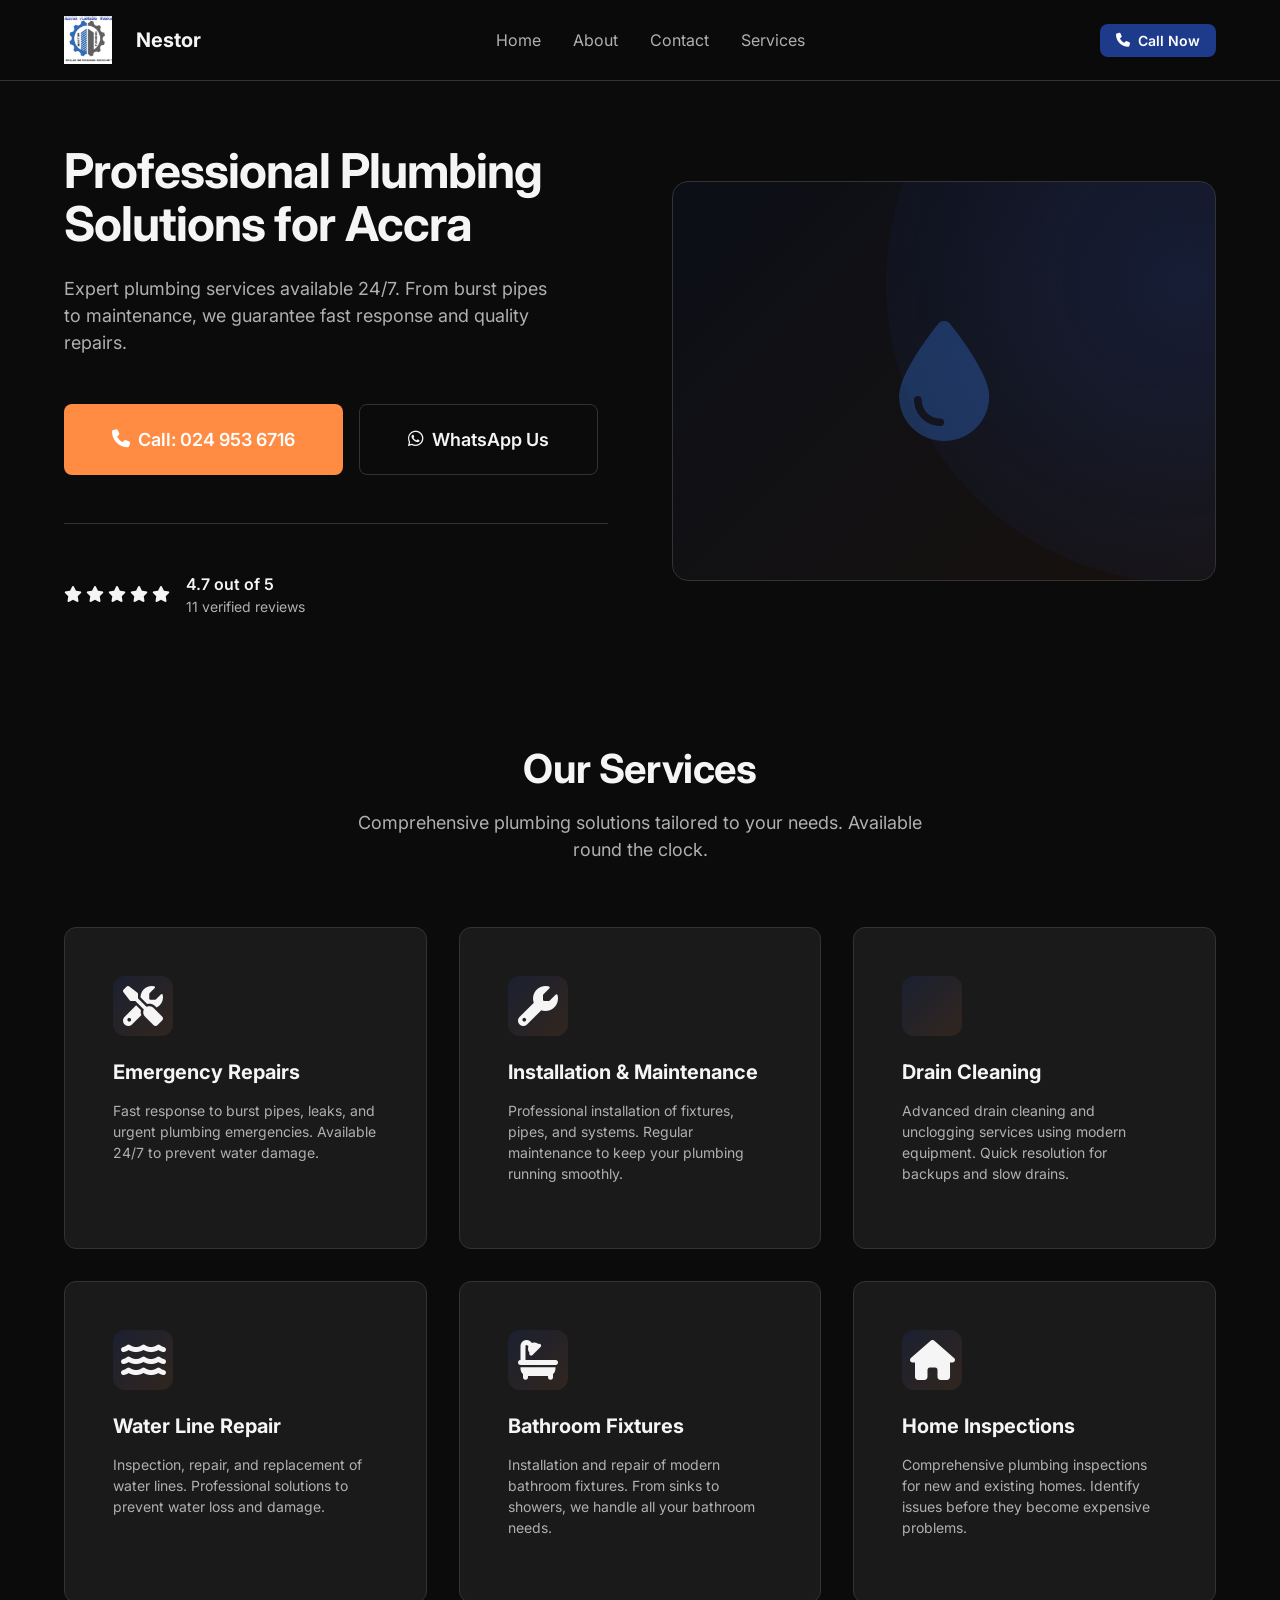
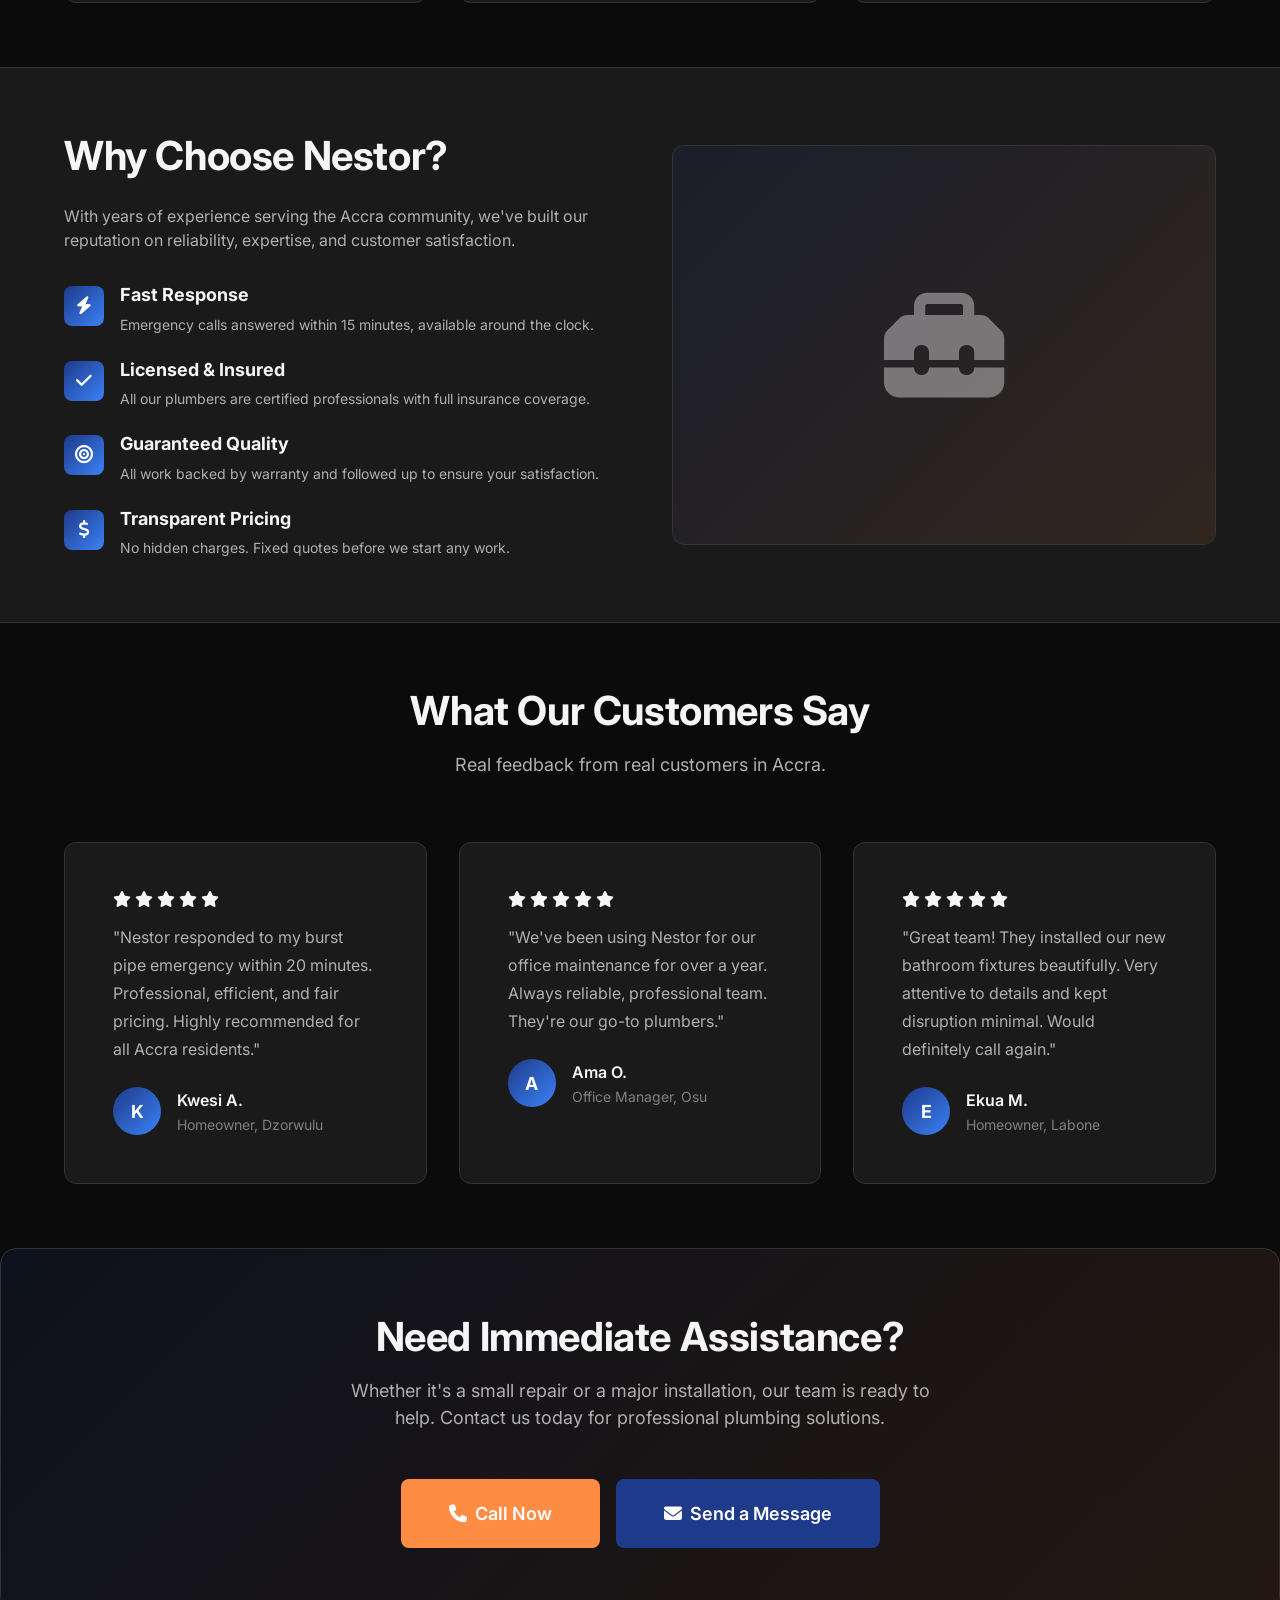
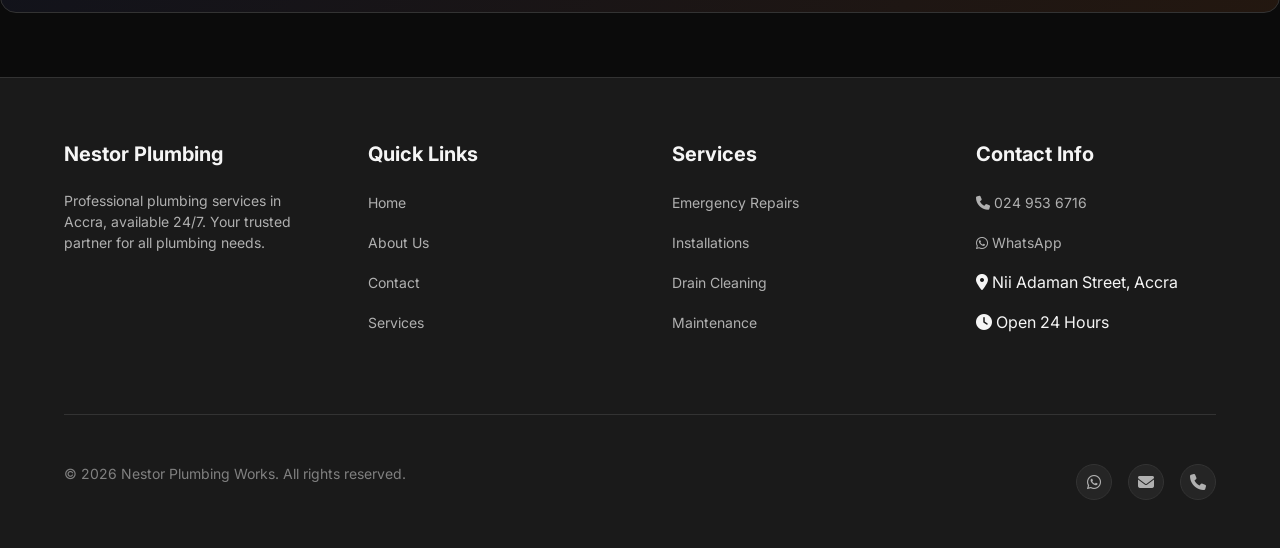
==== index.html @ 65df03e9 "Add files via upload" ====
<!doctype html>
<html lang="en">
  <head>
    <meta charset="UTF-8" />
    <meta name="viewport" content="width=device-width, initial-scale=1.0" />
    <title>
      Nestor Plumbing Works - Professional Plumbing Services in Accra
    </title>
    <meta
      name="description"
      content="24/7 professional plumbing services in Accra. Expert plumbers, fast response, quality repairs."
    />
    <link rel="stylesheet" href="styles.css" />
    <link
      rel="stylesheet"
      href="https://cdnjs.cloudflare.com/ajax/libs/font-awesome/6.4.0/css/all.min.css"
    />
  </head>
  <body>
    <!-- ===========================
       NAVBAR COMPONENT
       =========================== -->
    <nav class="navbar">
      <div class="container">
        <div class="navbar-content">
          <a href="index.html" class="navbar-brand">
            <img
              src="logo.jpg"
              alt="Nestor Plumbing Works"
              class="navbar-logo"
            />
            <span>Nestor</span>
          </a>

          <div class="navbar-nav">
            <a href="index.html">Home</a>
            <a href="about.html">About</a>
            <a href="contact.html">Contact</a>
            <a href="#services">Services</a>
          </div>

          <div class="navbar-cta">
            <button
              class="btn btn-primary btn-sm"
              onclick="initiateCall('024 953 6716')"
            >
              <i class="fas fa-phone"></i> Call Now
            </button>
          </div>
        </div>
      </div>
    </nav>

    <!-- ===========================
       HERO SECTION
       =========================== -->
    <section class="hero" data-animate>
      <div class="container">
        <div class="hero-content">
          <div class="hero-text">
            <h1>Professional Plumbing Solutions for Accra</h1>
            <p>
              Expert plumbing services available 24/7. From burst pipes to
              maintenance, we guarantee fast response and quality repairs.
            </p>
            <div class="hero-cta">
              <button
                class="btn btn-accent btn-lg"
                onclick="initiateCall('024 953 6716')"
              >
                <i class="fas fa-phone"></i> Call: 024 953 6716
              </button>
              <button
                class="btn btn-secondary btn-lg"
                onclick="initiateWhatsApp('233249536716')"
              >
                <i class="fab fa-whatsapp"></i> WhatsApp Us
              </button>
            </div>
            <div class="trust-badge">
              <div class="rating-stars">
                <i class="fas fa-star"></i>
                <i class="fas fa-star"></i>
                <i class="fas fa-star"></i>
                <i class="fas fa-star"></i>
                <i class="fas fa-star"></i>
              </div>
              <div>
                <div class="font-semibold">4.7 out of 5</div>
                <div class="text-sm text-secondary">11 verified reviews</div>
              </div>
            </div>
          </div>

          <div class="hero-visual">
            <i class="fas fa-droplet hero-visual-icon"></i>
          </div>
        </div>
      </div>
    </section>

    <!-- ===========================
       SERVICES SECTION
       =========================== -->
    <section class="services-section" id="services">
      <div class="container">
        <div class="section-header">
          <h2>Our Services</h2>
          <p>
            Comprehensive plumbing solutions tailored to your needs. Available
            round the clock.
          </p>
        </div>

        <div class="services-grid animate-stagger">
          <!-- Service Card 1 -->
          <div class="service-card" data-animate>
            <div class="service-icon">
              <i class="fas fa-tools"></i>
            </div>
            <h3>Emergency Repairs</h3>
            <p>
              Fast response to burst pipes, leaks, and urgent plumbing
              emergencies. Available 24/7 to prevent water damage.
            </p>
          </div>

          <!-- Service Card 2 -->
          <div class="service-card" data-animate>
            <div class="service-icon">
              <i class="fas fa-wrench"></i>
            </div>
            <h3>Installation & Maintenance</h3>
            <p>
              Professional installation of fixtures, pipes, and systems. Regular
              maintenance to keep your plumbing running smoothly.
            </p>
          </div>

          <!-- Service Card 3 -->
          <div class="service-card" data-animate>
            <div class="service-icon">
              <i class="fas fa-pipe"></i>
            </div>
            <h3>Drain Cleaning</h3>
            <p>
              Advanced drain cleaning and unclogging services using modern
              equipment. Quick resolution for backups and slow drains.
            </p>
          </div>

          <!-- Service Card 4 -->
          <div class="service-card" data-animate>
            <div class="service-icon">
              <i class="fas fa-water"></i>
            </div>
            <h3>Water Line Repair</h3>
            <p>
              Inspection, repair, and replacement of water lines. Professional
              solutions to prevent water loss and damage.
            </p>
          </div>

          <!-- Service Card 5 -->
          <div class="service-card" data-animate>
            <div class="service-icon">
              <i class="fas fa-bath"></i>
            </div>
            <h3>Bathroom Fixtures</h3>
            <p>
              Installation and repair of modern bathroom fixtures. From sinks to
              showers, we handle all your bathroom needs.
            </p>
          </div>

          <!-- Service Card 6 -->
          <div class="service-card" data-animate>
            <div class="service-icon">
              <i class="fas fa-house"></i>
            </div>
            <h3>Home Inspections</h3>
            <p>
              Comprehensive plumbing inspections for new and existing homes.
              Identify issues before they become expensive problems.
            </p>
          </div>
        </div>
      </div>
    </section>

    <!-- ===========================
       WHY CHOOSE US SECTION
       =========================== -->
    <section class="why-choose-section" data-animate>
      <div class="container">
        <div class="why-choose-content">
          <div class="why-choose-text">
            <h2>Why Choose Nestor?</h2>
            <p>
              With years of experience serving the Accra community, we've built
              our reputation on reliability, expertise, and customer
              satisfaction.
            </p>

            <div class="why-choose-features">
              <div class="feature-item">
                <div class="feature-icon">
                  <i class="fas fa-bolt"></i>
                </div>
                <div class="feature-text">
                  <h4>Fast Response</h4>
                  <p>
                    Emergency calls answered within 15 minutes, available around
                    the clock.
                  </p>
                </div>
              </div>

              <div class="feature-item">
                <div class="feature-icon">
                  <i class="fas fa-check"></i>
                </div>
                <div class="feature-text">
                  <h4>Licensed & Insured</h4>
                  <p>
                    All our plumbers are certified professionals with full
                    insurance coverage.
                  </p>
                </div>
              </div>

              <div class="feature-item">
                <div class="feature-icon">
                  <i class="fas fa-bullseye"></i>
                </div>
                <div class="feature-text">
                  <h4>Guaranteed Quality</h4>
                  <p>
                    All work backed by warranty and followed up to ensure your
                    satisfaction.
                  </p>
                </div>
              </div>

              <div class="feature-item">
                <div class="feature-icon">
                  <i class="fas fa-dollar-sign"></i>
                </div>
                <div class="feature-text">
                  <h4>Transparent Pricing</h4>
                  <p>
                    No hidden charges. Fixed quotes before we start any work.
                  </p>
                </div>
              </div>
            </div>
          </div>

          <div class="why-choose-visual">
            <div
              style="
                background: linear-gradient(
                  135deg,
                  rgba(30, 58, 138, 0.15),
                  rgba(255, 140, 66, 0.1)
                );
                border-radius: 12px;
                border: 1px solid rgb(51, 51, 51);
                padding: 48px;
                text-align: center;
                min-height: 400px;
                display: flex;
                align-items: center;
                justify-content: center;
              "
            >
              <i
                class="fas fa-toolbox"
                style="font-size: 120px; opacity: 0.4"
              ></i>
            </div>
          </div>
        </div>
      </div>
    </section>

    <!-- ===========================
       TESTIMONIALS SECTION
       =========================== -->
    <section class="testimonials-section" data-animate>
      <div class="container">
        <div class="section-header">
          <h2>What Our Customers Say</h2>
          <p>Real feedback from real customers in Accra.</p>
        </div>

        <div class="testimonials-grid animate-stagger">
          <!-- Testimonial 1 -->
          <div class="testimonial-card" data-animate>
            <div class="testimonial-stars">
              <i class="fas fa-star"></i>
              <i class="fas fa-star"></i>
              <i class="fas fa-star"></i>
              <i class="fas fa-star"></i>
              <i class="fas fa-star"></i>
            </div>
            <p class="testimonial-text">
              "Nestor responded to my burst pipe emergency within 20 minutes.
              Professional, efficient, and fair pricing. Highly recommended for
              all Accra residents."
            </p>
            <div class="testimonial-author">
              <div class="testimonial-avatar">K</div>
              <div>
                <div class="testimonial-name">Kwesi A.</div>
                <div class="testimonial-title">Homeowner, Dzorwulu</div>
              </div>
            </div>
          </div>

          <!-- Testimonial 2 -->
          <div class="testimonial-card" data-animate>
            <div class="testimonial-stars">
              <i class="fas fa-star"></i>
              <i class="fas fa-star"></i>
              <i class="fas fa-star"></i>
              <i class="fas fa-star"></i>
              <i class="fas fa-star"></i>
            </div>
            <p class="testimonial-text">
              "We've been using Nestor for our office maintenance for over a
              year. Always reliable, professional team. They're our go-to
              plumbers."
            </p>
            <div class="testimonial-author">
              <div class="testimonial-avatar">A</div>
              <div>
                <div class="testimonial-name">Ama O.</div>
                <div class="testimonial-title">Office Manager, Osu</div>
              </div>
            </div>
          </div>

          <!-- Testimonial 3 -->
          <div class="testimonial-card" data-animate>
            <div class="testimonial-stars">
              <i class="fas fa-star"></i>
              <i class="fas fa-star"></i>
              <i class="fas fa-star"></i>
              <i class="fas fa-star"></i>
              <i class="fas fa-star"></i>
            </div>
            <p class="testimonial-text">
              "Great team! They installed our new bathroom fixtures beautifully.
              Very attentive to details and kept disruption minimal. Would
              definitely call again."
            </p>
            <div class="testimonial-author">
              <div class="testimonial-avatar">E</div>
              <div>
                <div class="testimonial-name">Ekua M.</div>
                <div class="testimonial-title">Homeowner, Labone</div>
              </div>
            </div>
          </div>
        </div>
      </div>
    </section>

    <!-- ===========================
       CTA SECTION
       =========================== -->
    <section class="cta-section" data-animate>
      <div class="container">
        <h2>Need Immediate Assistance?</h2>
        <p>
          Whether it's a small repair or a major installation, our team is ready
          to help. Contact us today for professional plumbing solutions.
        </p>
        <div class="cta-buttons">
          <button
            class="btn btn-accent btn-lg"
            onclick="initiateCall('024 953 6716')"
          >
            <i class="fas fa-phone"></i> Call Now
          </button>
          <button
            class="btn btn-primary btn-lg"
            onclick="location.href = 'contact.html'"
          >
            <i class="fas fa-envelope"></i> Send a Message
          </button>
        </div>
      </div>
    </section>

    <!-- ===========================
       FOOTER COMPONENT
       =========================== -->
    <footer class="footer">
      <div class="container">
        <div class="footer-content">
          <!-- About -->
          <div class="footer-section">
            <h4>Nestor Plumbing</h4>
            <p
              style="
                font-size: var(--font-size-sm);
                margin: 0;
                color: var(--text-secondary);
              "
            >
              Professional plumbing services in Accra, available 24/7. Your
              trusted partner for all plumbing needs.
            </p>
          </div>

          <!-- Quick Links -->
          <div class="footer-section">
            <h4>Quick Links</h4>
            <ul>
              <li><a href="index.html">Home</a></li>
              <li><a href="about.html">About Us</a></li>
              <li><a href="contact.html">Contact</a></li>
              <li><a href="index.html#services">Services</a></li>
            </ul>
          </div>

          <!-- Services -->
          <div class="footer-section">
            <h4>Services</h4>
            <ul>
              <li><a href="#">Emergency Repairs</a></li>
              <li><a href="#">Installations</a></li>
              <li><a href="#">Drain Cleaning</a></li>
              <li><a href="#">Maintenance</a></li>
            </ul>
          </div>

          <!-- Contact Info -->
          <div class="footer-section">
            <h4>Contact Info</h4>
            <ul>
              <li>
                <a href="tel:024 953 6716"
                  ><i class="fas fa-phone"></i> 024 953 6716</a
                >
              </li>
              <li>
                <a href="https://wa.me/233249536716"
                  ><i class="fab fa-whatsapp"></i> WhatsApp</a
                >
              </li>
              <li>
                <i class="fas fa-map-marker-alt"></i> Nii Adaman Street, Accra
              </li>
              <li><i class="fas fa-clock"></i> Open 24 Hours</li>
            </ul>
          </div>
        </div>

        <div class="footer-divider"></div>

        <div class="footer-bottom">
          <p class="footer-copyright">
            © <span data-year></span> Nestor Plumbing Works. All rights
            reserved.
          </p>
          <div class="footer-socials">
            <a
              href="https://wa.me/233249536716"
              class="social-link"
              title="WhatsApp"
              target="_blank"
            >
              <i class="fab fa-whatsapp"></i>
            </a>
            <a
              href="mailto:info@nestorplumbing.com"
              class="social-link"
              title="Email"
              target="_blank"
            >
              <i class="fas fa-envelope"></i>
            </a>
            <a
              href="#"
              class="social-link"
              title="Phone"
              onclick="initiateCall('024 953 6716')"
            >
              <i class="fas fa-phone"></i>
            </a>
          </div>
        </div>
      </div>
    </footer>

    <script src="script.js"></script>
  </body>
</html>
---- styles.css ----
/* ===========================
   DESIGN SYSTEM
   =========================== */

@import url("https://fonts.googleapis.com/css2?family=Inter:wght@300;400;500;600;700&display=swap");

:root {
  /* Colors */
  --bg-dark: #0b0b0b;
  --bg-secondary: #1a1a1a;
  --bg-tertiary: #252525;

  --primary: #1e3a8a;
  --primary-light: #3b82f6;
  --accent: #ff8c42;
  --accent-light: #ffb380;

  --text-primary: #f5f5f5;
  --text-secondary: #b0b0b0;
  --text-tertiary: #808080;

  --border-color: #333333;
  --success: #10b981;

  /* Spacing Scale (8px base) */
  --space-xs: 4px;
  --space-sm: 8px;
  --space-md: 16px;
  --space-lg: 24px;
  --space-xl: 32px;
  --space-2xl: 48px;
  --space-3xl: 64px;

  /* Typography */
  --font-family:
    "Inter", -apple-system, BlinkMacSystemFont, "Segoe UI", sans-serif;

  --font-size-xs: 12px;
  --font-size-sm: 14px;
  --font-size-base: 16px;
  --font-size-lg: 18px;
  --font-size-xl: 20px;
  --font-size-2xl: 24px;
  --font-size-3xl: 32px;
  --font-size-4xl: 40px;
  --font-size-5xl: 48px;

  --font-weight-light: 300;
  --font-weight-regular: 400;
  --font-weight-medium: 500;
  --font-weight-semibold: 600;
  --font-weight-bold: 700;

  /* Line Heights */
  --line-height-tight: 1.2;
  --line-height-normal: 1.5;
  --line-height-relaxed: 1.75;

  /* Border Radius */
  --radius-sm: 4px;
  --radius-md: 8px;
  --radius-lg: 12px;
  --radius-xl: 16px;
  --radius-full: 9999px;

  /* Transitions */
  --transition-fast: 150ms cubic-bezier(0.4, 0, 0.2, 1);
  --transition-base: 250ms cubic-bezier(0.4, 0, 0.2, 1);
  --transition-slow: 350ms cubic-bezier(0.4, 0, 0.2, 1);

  /* Shadows */
  --shadow-sm: 0 1px 2px 0 rgba(0, 0, 0, 0.3);
  --shadow-md: 0 4px 12px 0 rgba(0, 0, 0, 0.4);
  --shadow-lg: 0 12px 24px 0 rgba(0, 0, 0, 0.5);
}

/* ===========================
   GLOBAL STYLES
   =========================== */

* {
  margin: 0;
  padding: 0;
  box-sizing: border-box;
}

html {
  scroll-behavior: smooth;
  scroll-padding-top: 80px;
}

body {
  font-family: var(--font-family);
  background-color: var(--bg-dark);
  color: var(--text-primary);
  line-height: var(--line-height-normal);
  font-size: var(--font-size-base);
}

/* ===========================
   TYPOGRAPHY
   =========================== */

h1,
h2,
h3,
h4,
h5,
h6 {
  line-height: var(--line-height-tight);
  font-weight: var(--font-weight-bold);
}

h1 {
  font-size: var(--font-size-5xl);
  letter-spacing: -0.02em;
}

h2 {
  font-size: var(--font-size-4xl);
  letter-spacing: -0.01em;
}

h3 {
  font-size: var(--font-size-2xl);
}

h4 {
  font-size: var(--font-size-xl);
}

p {
  color: var(--text-secondary);
  margin-bottom: var(--space-md);
}

a {
  color: var(--primary-light);
  text-decoration: none;
  transition: color var(--transition-fast);
}

a:hover {
  color: var(--accent);
}

/* ===========================
   UTILITY CLASSES
   =========================== */

/* Flexbox */
.flex {
  display: flex;
}

.flex-col {
  flex-direction: column;
}

.flex-center {
  display: flex;
  align-items: center;
  justify-content: center;
}

.gap-sm {
  gap: var(--space-sm);
}
.gap-md {
  gap: var(--space-md);
}
.gap-lg {
  gap: var(--space-lg);
}
.gap-xl {
  gap: var(--space-xl);
}
.gap-2xl {
  gap: var(--space-2xl);
}

.items-center {
  align-items: center;
}
.items-start {
  align-items: flex-start;
}
.justify-between {
  justify-content: space-between;
}
.justify-center {
  justify-content: center;
}

/* Grid */
.grid {
  display: grid;
}

.grid-cols-1 {
  grid-template-columns: 1fr;
}
.grid-cols-2 {
  grid-template-columns: repeat(2, 1fr);
}
.grid-cols-3 {
  grid-template-columns: repeat(3, 1fr);
}

/* Spacing */
.p-sm {
  padding: var(--space-sm);
}
.p-md {
  padding: var(--space-md);
}
.p-lg {
  padding: var(--space-lg);
}
.p-xl {
  padding: var(--space-xl);
}
.p-2xl {
  padding: var(--space-2xl);
}

.px-sm {
  padding-left: var(--space-sm);
  padding-right: var(--space-sm);
}
.px-md {
  padding-left: var(--space-md);
  padding-right: var(--space-md);
}
.px-lg {
  padding-left: var(--space-lg);
  padding-right: var(--space-lg);
}
.px-xl {
  padding-left: var(--space-xl);
  padding-right: var(--space-xl);
}

.py-sm {
  padding-top: var(--space-sm);
  padding-bottom: var(--space-sm);
}
.py-md {
  padding-top: var(--space-md);
  padding-bottom: var(--space-md);
}
.py-lg {
  padding-top: var(--space-lg);
  padding-bottom: var(--space-lg);
}
.py-xl {
  padding-top: var(--space-xl);
  padding-bottom: var(--space-xl);
}
.py-2xl {
  padding-top: var(--space-2xl);
  padding-bottom: var(--space-2xl);
}
.py-3xl {
  padding-top: var(--space-3xl);
  padding-bottom: var(--space-3xl);
}

.m-auto {
  margin: auto;
}
.mt-auto {
  margin-top: auto;
}
.mb-auto {
  margin-bottom: auto;
}

/* Display */
.block {
  display: block;
}
.inline-block {
  display: inline-block;
}
.hidden {
  display: none;
}

/* Text */
.text-center {
  text-align: center;
}
.text-left {
  text-align: left;
}
.text-right {
  text-align: right;
}

.text-sm {
  font-size: var(--font-size-sm);
}
.text-base {
  font-size: var(--font-size-base);
}
.text-lg {
  font-size: var(--font-size-lg);
}
.text-xl {
  font-size: var(--font-size-xl);
}
.text-2xl {
  font-size: var(--font-size-2xl);
}
.text-3xl {
  font-size: var(--font-size-3xl);
}

.font-light {
  font-weight: var(--font-weight-light);
}
.font-normal {
  font-weight: var(--font-weight-regular);
}
.font-medium {
  font-weight: var(--font-weight-medium);
}
.font-semibold {
  font-weight: var(--font-weight-semibold);
}
.font-bold {
  font-weight: var(--font-weight-bold);
}

.text-primary {
  color: var(--text-primary);
}
.text-secondary {
  color: var(--text-secondary);
}
.text-accent {
  color: var(--accent);
}

.leading-tight {
  line-height: var(--line-height-tight);
}
.leading-normal {
  line-height: var(--line-height-normal);
}
.leading-relaxed {
  line-height: var(--line-height-relaxed);
}

/* Opacity */
.opacity-50 {
  opacity: 0.5;
}
.opacity-75 {
  opacity: 0.75;
}

/* Container */
.container {
  width: 100%;
  max-width: 1200px;
  margin: 0 auto;
  padding-left: var(--space-lg);
  padding-right: var(--space-lg);
}

/* ===========================
   BUTTONS
   =========================== */

button,
.btn {
  font-family: inherit;
  padding: var(--space-md) var(--space-xl);
  border: none;
  border-radius: var(--radius-md);
  font-size: var(--font-size-base);
  font-weight: var(--font-weight-semibold);
  cursor: pointer;
  transition: all var(--transition-fast);
  display: inline-flex;
  align-items: center;
  justify-content: center;
  gap: var(--space-sm);
  white-space: nowrap;
}

.btn-primary {
  background-color: var(--primary);
  color: white;
}

.btn-primary:hover {
  background-color: var(--primary-light);
  transform: translateY(-2px);
  box-shadow: 0 8px 16px rgba(30, 58, 138, 0.3);
}

.btn-primary:active {
  transform: translateY(0);
}

.btn-accent {
  background-color: var(--accent);
  color: white;
}

.btn-accent:hover {
  background-color: var(--accent-light);
  transform: translateY(-2px);
  box-shadow: 0 8px 16px rgba(255, 140, 66, 0.3);
}

.btn-secondary {
  background-color: transparent;
  color: var(--text-primary);
  border: 1px solid var(--border-color);
}

.btn-secondary:hover {
  background-color: var(--bg-secondary);
  border-color: var(--primary-light);
  color: var(--primary-light);
}

.btn-sm {
  padding: var(--space-sm) var(--space-md);
  font-size: var(--font-size-sm);
}

.btn-lg {
  padding: var(--space-lg) var(--space-2xl);
  font-size: var(--font-size-lg);
}

/* ===========================
   NAVBAR COMPONENT
   =========================== */

.navbar {
  position: sticky;
  top: 0;
  z-index: 1000;
  background-color: rgba(11, 11, 11, 0.8);
  border-bottom: 1px solid var(--border-color);
  backdrop-filter: blur(10px);
  -webkit-backdrop-filter: blur(10px);
}

.navbar-content {
  display: flex;
  justify-content: space-between;
  align-items: center;
  height: 80px;
}

.navbar-brand {
  display: flex;
  align-items: center;
  gap: var(--space-md);
  font-size: var(--font-size-xl);
  font-weight: var(--font-weight-bold);
  color: var(--text-primary);
  text-decoration: none;
  transition: color var(--transition-fast);
}

.navbar-brand:hover {
  color: var(--primary-light);
}

.navbar-brand-icon {
  width: 32px;
  height: 32px;
  background: linear-gradient(
    135deg,
    var(--primary) 0%,
    var(--primary-light) 100%
  );
  border-radius: var(--radius-md);
  display: flex;
  align-items: center;
  justify-content: center;
  font-weight: bold;
  color: white;
  font-size: var(--font-size-lg);
}

.navbar-logo {
  height: 48px;
  width: auto;
  object-fit: contain;
  margin-right: var(--space-sm);
}

.navbar-nav {
  display: flex;
  align-items: center;
  gap: var(--space-xl);
}

.navbar-nav a {
  font-size: var(--font-size-base);
  color: var(--text-secondary);
  transition: color var(--transition-fast);
  position: relative;
}

.navbar-nav a:hover {
  color: var(--text-primary);
}

.navbar-nav a::after {
  content: "";
  position: absolute;
  bottom: -4px;
  left: 0;
  width: 0;
  height: 2px;
  background-color: var(--primary-light);
  transition: width var(--transition-fast);
}

.navbar-nav a:hover::after {
  width: 100%;
}

.navbar-cta {
  display: flex;
  gap: var(--space-md);
}

/* ===========================
   HERO COMPONENT
   =========================== */

.hero {
  padding-top: var(--space-3xl);
  padding-bottom: var(--space-3xl);
  min-height: 600px;
  display: flex;
  align-items: center;
}

.hero-content {
  display: grid;
  grid-template-columns: 1fr 1fr;
  gap: var(--space-3xl);
  align-items: center;
}

.hero-text h1 {
  margin-bottom: var(--space-lg);
  line-height: 1.1;
}

.hero-text p {
  font-size: var(--font-size-lg);
  margin-bottom: var(--space-2xl);
  max-width: 500px;
}

.hero-cta {
  display: flex;
  gap: var(--space-md);
  margin-bottom: var(--space-xl);
}

.hero-visual {
  position: relative;
  height: 400px;
  background: linear-gradient(
    135deg,
    rgba(30, 58, 138, 0.1),
    rgba(255, 140, 66, 0.05)
  );
  border-radius: var(--radius-xl);
  border: 1px solid var(--border-color);
  display: flex;
  align-items: center;
  justify-content: center;
  overflow: hidden;
}

.hero-visual::before {
  content: "";
  position: absolute;
  top: -50%;
  right: -50%;
  width: 600px;
  height: 600px;
  background: radial-gradient(circle, rgba(30, 58, 138, 0.3), transparent);
  border-radius: 50%;
  animation: pulse-soft 6s ease-in-out infinite;
}

@keyframes pulse-soft {
  0%,
  100% {
    transform: scale(1);
    opacity: 0.5;
  }
  50% {
    transform: scale(1.1);
    opacity: 0.8;
  }
}

.hero-visual-icon {
  font-size: 120px;
  color: var(--primary-light);
  opacity: 0.3;
  z-index: 1;
}

/* ===========================
   SERVICE CARD COMPONENT
   =========================== */

.services-section {
  padding-top: var(--space-3xl);
  padding-bottom: var(--space-3xl);
}

.section-header {
  margin-bottom: var(--space-3xl);
  text-align: center;
}

.section-header h2 {
  margin-bottom: var(--space-md);
}

.section-header p {
  font-size: var(--font-size-lg);
  color: var(--text-secondary);
  max-width: 600px;
  margin: 0 auto;
}

.services-grid {
  display: grid;
  grid-template-columns: repeat(auto-fit, minmax(280px, 1fr));
  gap: var(--space-xl);
}

.service-card {
  background-color: var(--bg-secondary);
  border: 1px solid var(--border-color);
  border-radius: var(--radius-lg);
  padding: var(--space-2xl);
  transition: all var(--transition-base);
  cursor: pointer;
  position: relative;
  overflow: hidden;
}

.service-card::before {
  content: "";
  position: absolute;
  top: 0;
  left: 0;
  right: 0;
  height: 3px;
  background: linear-gradient(90deg, var(--primary), var(--primary-light));
  transform: scaleX(0);
  transform-origin: left;
  transition: transform var(--transition-base);
}

.service-card:hover {
  border-color: var(--primary-light);
  background-color: var(--bg-tertiary);
  transform: translateY(-4px);
  box-shadow: var(--shadow-lg);
}

.service-card:hover::before {
  transform: scaleX(1);
}

.service-icon {
  font-size: 40px;
  margin-bottom: var(--space-lg);
  display: inline-flex;
  align-items: center;
  justify-content: center;
  width: 60px;
  height: 60px;
  background: linear-gradient(
    135deg,
    rgba(30, 58, 138, 0.2),
    rgba(255, 140, 66, 0.1)
  );
  border-radius: var(--radius-lg);
}

.service-card h3 {
  margin-bottom: var(--space-md);
  font-size: var(--font-size-xl);
}

.service-card p {
  font-size: var(--font-size-sm);
  color: var(--text-secondary);
}

/* ===========================
   WHY CHOOSE US COMPONENT
   =========================== */

.why-choose-section {
  padding-top: var(--space-3xl);
  padding-bottom: var(--space-3xl);
  background-color: var(--bg-secondary);
  border-top: 1px solid var(--border-color);
  border-bottom: 1px solid var(--border-color);
}

.why-choose-content {
  display: grid;
  grid-template-columns: 1fr 1fr;
  gap: var(--space-3xl);
  align-items: center;
}

.why-choose-text h2 {
  margin-bottom: var(--space-lg);
}

.why-choose-features {
  display: flex;
  flex-direction: column;
  gap: var(--space-lg);
  margin-top: var(--space-xl);
}

.feature-item {
  display: flex;
  gap: var(--space-md);
  align-items: flex-start;
}

.feature-icon {
  width: 40px;
  height: 40px;
  background: linear-gradient(135deg, var(--primary), var(--primary-light));
  border-radius: var(--radius-md);
  display: flex;
  align-items: center;
  justify-content: center;
  color: white;
  font-size: var(--font-size-lg);
  flex-shrink: 0;
  margin-top: 2px;
}

.feature-text h4 {
  margin-bottom: var(--space-sm);
  font-size: var(--font-size-lg);
}

.feature-text p {
  font-size: var(--font-size-sm);
  color: var(--text-secondary);
  margin: 0;
}

.trust-badge {
  display: flex;
  align-items: center;
  gap: var(--space-md);
  margin-top: var(--space-2xl);
  padding-top: var(--space-2xl);
  border-top: 1px solid var(--border-color);
}

.rating-stars {
  display: flex;
  gap: var(--space-xs);
}

.rating-stars span {
  color: #fbbf24;
  font-size: var(--font-size-lg);
}

/* ===========================
   TESTIMONIAL CARD COMPONENT
   =========================== */

.testimonials-section {
  padding-top: var(--space-3xl);
  padding-bottom: var(--space-3xl);
}

.testimonials-grid {
  display: grid;
  grid-template-columns: repeat(auto-fit, minmax(300px, 1fr));
  gap: var(--space-xl);
}

.testimonial-card {
  background-color: var(--bg-secondary);
  border: 1px solid var(--border-color);
  border-radius: var(--radius-lg);
  padding: var(--space-2xl);
  transition: all var(--transition-base);
}

.testimonial-card:hover {
  border-color: var(--primary-light);
  background-color: var(--bg-tertiary);
  transform: translateY(-2px);
}

.testimonial-stars {
  display: flex;
  gap: var(--space-xs);
  margin-bottom: var(--space-md);
}

.testimonial-stars span {
  color: #fbbf24;
  font-size: var(--font-size-base);
}

.testimonial-text {
  font-size: var(--font-size-base);
  margin-bottom: var(--space-lg);
  color: var(--text-secondary);
  line-height: var(--line-height-relaxed);
}

.testimonial-author {
  display: flex;
  align-items: center;
  gap: var(--space-md);
}

.testimonial-avatar {
  width: 48px;
  height: 48px;
  border-radius: 50%;
  background: linear-gradient(135deg, var(--primary), var(--primary-light));
  display: flex;
  align-items: center;
  justify-content: center;
  color: white;
  font-weight: bold;
  font-size: var(--font-size-lg);
}

.testimonial-name {
  font-weight: var(--font-weight-semibold);
  color: var(--text-primary);
  margin-bottom: 2px;
}

.testimonial-title {
  font-size: var(--font-size-sm);
  color: var(--text-tertiary);
}

/* ===========================
   CTA SECTION
   =========================== */

.cta-section {
  padding-top: var(--space-3xl);
  padding-bottom: var(--space-3xl);
  background: linear-gradient(
    135deg,
    rgba(30, 58, 138, 0.15),
    rgba(255, 140, 66, 0.1)
  );
  border: 1px solid var(--border-color);
  border-radius: var(--radius-xl);
  text-align: center;
}

.cta-section h2 {
  margin-bottom: var(--space-md);
  font-size: var(--font-size-4xl);
}

.cta-section p {
  font-size: var(--font-size-lg);
  margin-bottom: var(--space-2xl);
  max-width: 600px;
  margin-left: auto;
  margin-right: auto;
}

.cta-buttons {
  display: flex;
  gap: var(--space-md);
  justify-content: center;
  flex-wrap: wrap;
}

/* ===========================
   FOOTER COMPONENT
   =========================== */

.footer {
  background-color: var(--bg-secondary);
  border-top: 1px solid var(--border-color);
  padding-top: var(--space-3xl);
  padding-bottom: var(--space-2xl);
  margin-top: var(--space-3xl);
}

.footer-content {
  display: grid;
  grid-template-columns: repeat(auto-fit, minmax(200px, 1fr));
  gap: var(--space-3xl);
  margin-bottom: var(--space-3xl);
}

.footer-section h4 {
  margin-bottom: var(--space-lg);
  color: var(--text-primary);
}

.footer-section ul {
  list-style: none;
}

.footer-section ul li {
  margin-bottom: var(--space-md);
}

.footer-section a {
  color: var(--text-secondary);
  transition: color var(--transition-fast);
  font-size: var(--font-size-sm);
}

.footer-section a:hover {
  color: var(--primary-light);
}

.footer-divider {
  height: 1px;
  background-color: var(--border-color);
  margin-bottom: var(--space-2xl);
}

.footer-bottom {
  display: flex;
  justify-content: space-between;
  align-items: center;
  flex-wrap: wrap;
  gap: var(--space-lg);
}

.footer-copyright {
  font-size: var(--font-size-sm);
  color: var(--text-tertiary);
}

.footer-socials {
  display: flex;
  gap: var(--space-md);
}

.social-link {
  width: 36px;
  height: 36px;
  border-radius: 50%;
  background-color: var(--bg-tertiary);
  border: 1px solid var(--border-color);
  display: flex;
  align-items: center;
  justify-content: center;
  color: var(--text-secondary);
  transition: all var(--transition-fast);
}

.social-link:hover {
  background-color: var(--primary);
  border-color: var(--primary);
  color: white;
  transform: translateY(-2px);
}

/* ===========================
   PAGE HEADER
   =========================== */

.page-header {
  padding-top: var(--space-2xl);
  padding-bottom: var(--space-2xl);
  background: linear-gradient(135deg, rgba(30, 58, 138, 0.1), transparent);
  border-bottom: 1px solid var(--border-color);
}

.page-header h1 {
  margin-bottom: var(--space-md);
}

.page-header p {
  font-size: var(--font-size-lg);
  color: var(--text-secondary);
  max-width: 600px;
}

/* ===========================
   TWO COLUMN LAYOUT
   =========================== */

.two-column {
  display: grid;
  grid-template-columns: 1fr 1fr;
  gap: var(--space-3xl);
  align-items: center;
}

/* ===========================
   FORM COMPONENTS
   =========================== */

.form-group {
  margin-bottom: var(--space-lg);
}

.form-label {
  display: block;
  margin-bottom: var(--space-sm);
  font-weight: var(--font-weight-medium);
  color: var(--text-primary);
}

.form-input,
.form-textarea,
.form-select {
  width: 100%;
  padding: var(--space-md);
  background-color: var(--bg-secondary);
  border: 1px solid var(--border-color);
  border-radius: var(--radius-md);
  color: var(--text-primary);
  font-family: inherit;
  font-size: var(--font-size-base);
  transition:
    border-color var(--transition-fast),
    box-shadow var(--transition-fast);
}

.form-input:focus,
.form-textarea:focus,
.form-select:focus {
  outline: none;
  border-color: var(--primary-light);
  box-shadow: 0 0 0 3px rgba(30, 58, 138, 0.1);
}

.form-textarea {
  resize: vertical;
  min-height: 120px;
}

.checkbox-group {
  display: flex;
  align-items: center;
  gap: var(--space-md);
}

.checkbox-group input {
  width: 20px;
  height: 20px;
  accent-color: var(--primary);
}

.checkbox-group label {
  cursor: pointer;
  color: var(--text-secondary);
}

/* ===========================
   CARD COMPONENT
   =========================== */

.card {
  background-color: var(--bg-secondary);
  border: 1px solid var(--border-color);
  border-radius: var(--radius-lg);
  padding: var(--space-2xl);
}

.card-header {
  margin-bottom: var(--space-lg);
}

.card-header h3 {
  margin-bottom: var(--space-sm);
}

.card-body p {
  margin-bottom: var(--space-md);
}

.card-footer {
  margin-top: var(--space-lg);
  padding-top: var(--space-lg);
  border-top: 1px solid var(--border-color);
}

/* ===========================
   CONTACT INFO
   =========================== */

.contact-info {
  display: flex;
  gap: var(--space-lg);
  align-items: flex-start;
}

.contact-icon {
  width: 48px;
  height: 48px;
  background-color: var(--bg-tertiary);
  border-radius: var(--radius-md);
  display: flex;
  align-items: center;
  justify-content: center;
  color: var(--primary-light);
  font-size: var(--font-size-2xl);
  flex-shrink: 0;
}

.contact-text h4 {
  margin-bottom: var(--space-xs);
  color: var(--text-primary);
}

.contact-text p {
  font-size: var(--font-size-sm);
  color: var(--text-secondary);
  margin: 0;
}

/* ===========================
   VALUES GRID
   =========================== */

.values-grid {
  display: grid;
  grid-template-columns: repeat(auto-fit, minmax(250px, 1fr));
  gap: var(--space-2xl);
}

.value-card {
  display: flex;
  flex-direction: column;
  align-items: flex-start;
}

.value-icon {
  width: 64px;
  height: 64px;
  background: linear-gradient(135deg, var(--primary), var(--primary-light));
  border-radius: var(--radius-lg);
  display: flex;
  align-items: center;
  justify-content: center;
  color: white;
  font-size: var(--font-size-3xl);
  margin-bottom: var(--space-lg);
}

.value-card h3 {
  margin-bottom: var(--space-md);
  font-size: var(--font-size-xl);
}

.value-card p {
  margin: 0;
  font-size: var(--font-size-sm);
}

/* ===========================
   ANIMATIONS
   =========================== */

@keyframes fade-in {
  from {
    opacity: 0;
  }
  to {
    opacity: 1;
  }
}

@keyframes slide-up {
  from {
    opacity: 0;
    transform: translateY(20px);
  }
  to {
    opacity: 1;
    transform: translateY(0);
  }
}

@keyframes slide-down {
  from {
    opacity: 0;
    transform: translateY(-20px);
  }
  to {
    opacity: 1;
    transform: translateY(0);
  }
}

.animate-fade-in {
  animation: fade-in 600ms ease-out forwards;
}

.animate-slide-up {
  animation: slide-up 600ms ease-out forwards;
}

/* Stagger animation */
.animate-stagger > * {
  animation: slide-up 600ms ease-out forwards;
}

.animate-stagger > *:nth-child(1) {
  animation-delay: 50ms;
}
.animate-stagger > *:nth-child(2) {
  animation-delay: 100ms;
}
.animate-stagger > *:nth-child(3) {
  animation-delay: 150ms;
}
.animate-stagger > *:nth-child(4) {
  animation-delay: 200ms;
}
.animate-stagger > *:nth-child(5) {
  animation-delay: 250ms;
}
.animate-stagger > *:nth-child(6) {
  animation-delay: 300ms;
}

/* ===========================
   RESPONSIVE DESIGN
   =========================== */

@media (max-width: 768px) {
  .navbar-nav {
    gap: var(--space-lg);
  }

  .hero-content,
  .two-column,
  .why-choose-content {
    grid-template-columns: 1fr;
  }

  .hero {
    min-height: 500px;
    padding-top: var(--space-2xl);
    padding-bottom: var(--space-2xl);
  }

  .hero-visual {
    height: 300px;
  }

  .hero-visual-icon {
    font-size: 80px;
  }

  h1 {
    font-size: var(--font-size-4xl);
  }

  h2 {
    font-size: var(--font-size-3xl);
  }

  .services-grid {
    grid-template-columns: 1fr;
  }

  .footer-bottom {
    flex-direction: column;
    align-items: flex-start;
  }

  .cta-buttons {
    flex-direction: column;
  }

  .cta-buttons .btn {
    width: 100%;
  }

  .navbar-cta {
    display: none;
  }
}

@media (max-width: 480px) {
  .container {
    padding-left: var(--space-md);
    padding-right: var(--space-md);
  }

  h1 {
    font-size: var(--font-size-3xl);
  }

  h2 {
    font-size: var(--font-size-2xl);
  }

  .hero-text p,
  .cta-section p {
    font-size: var(--font-size-base);
  }

  .grid-cols-2 {
    grid-template-columns: 1fr;
  }

  .gap-2xl {
    gap: var(--space-lg);
  }

  .py-3xl {
    padding-top: var(--space-2xl);
    padding-bottom: var(--space-2xl);
  }
}
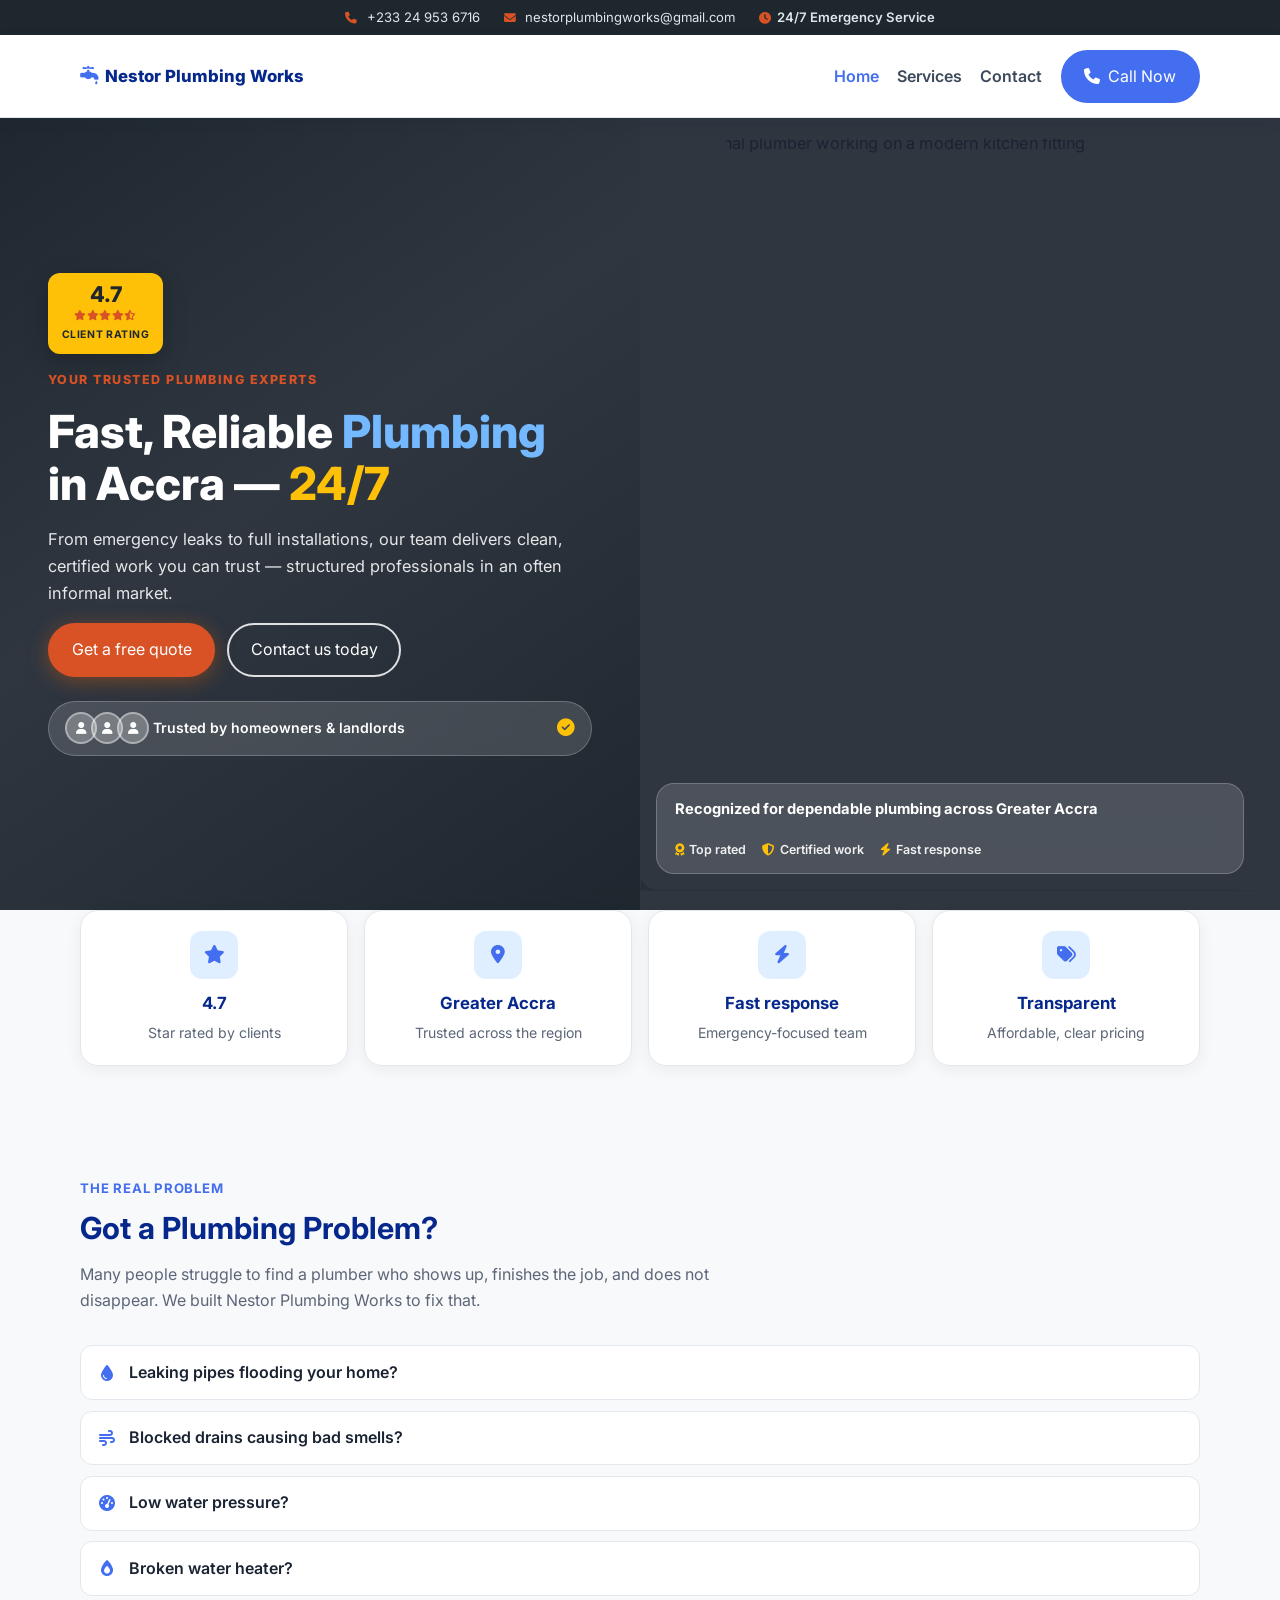
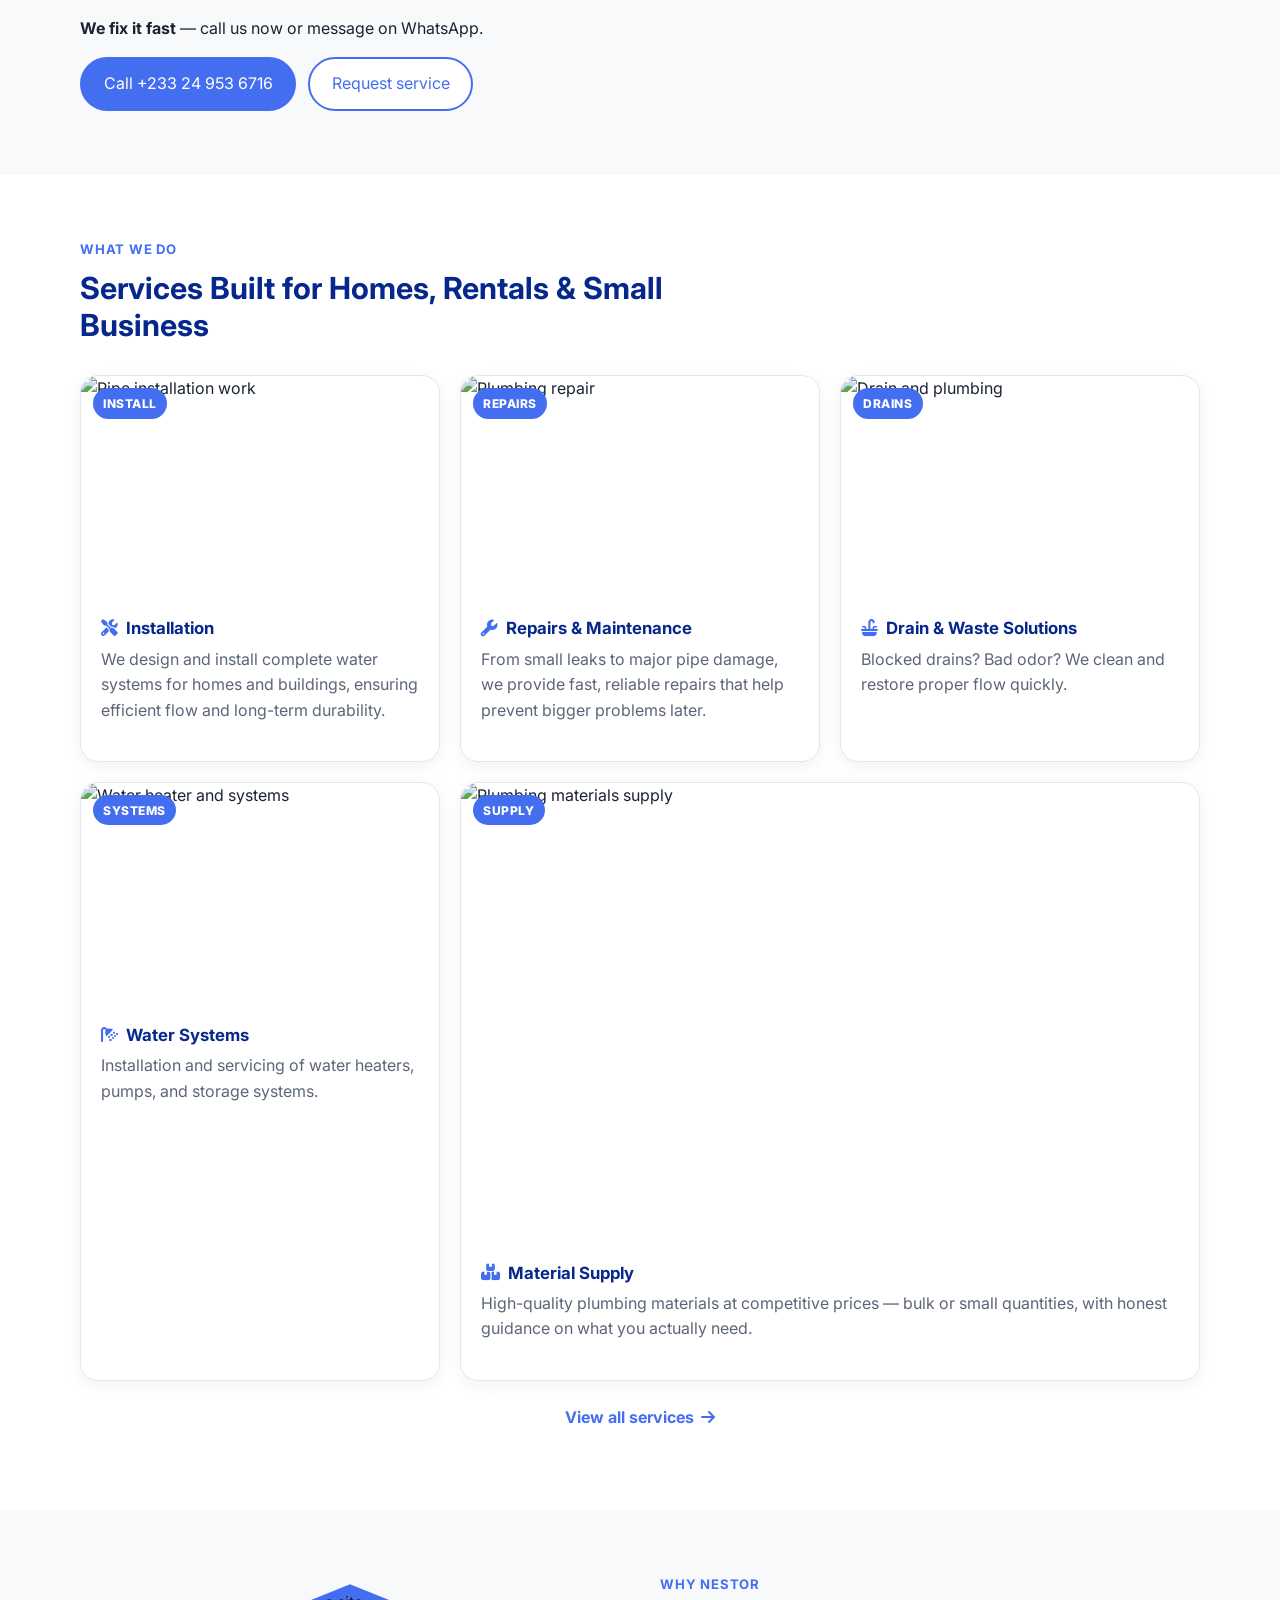
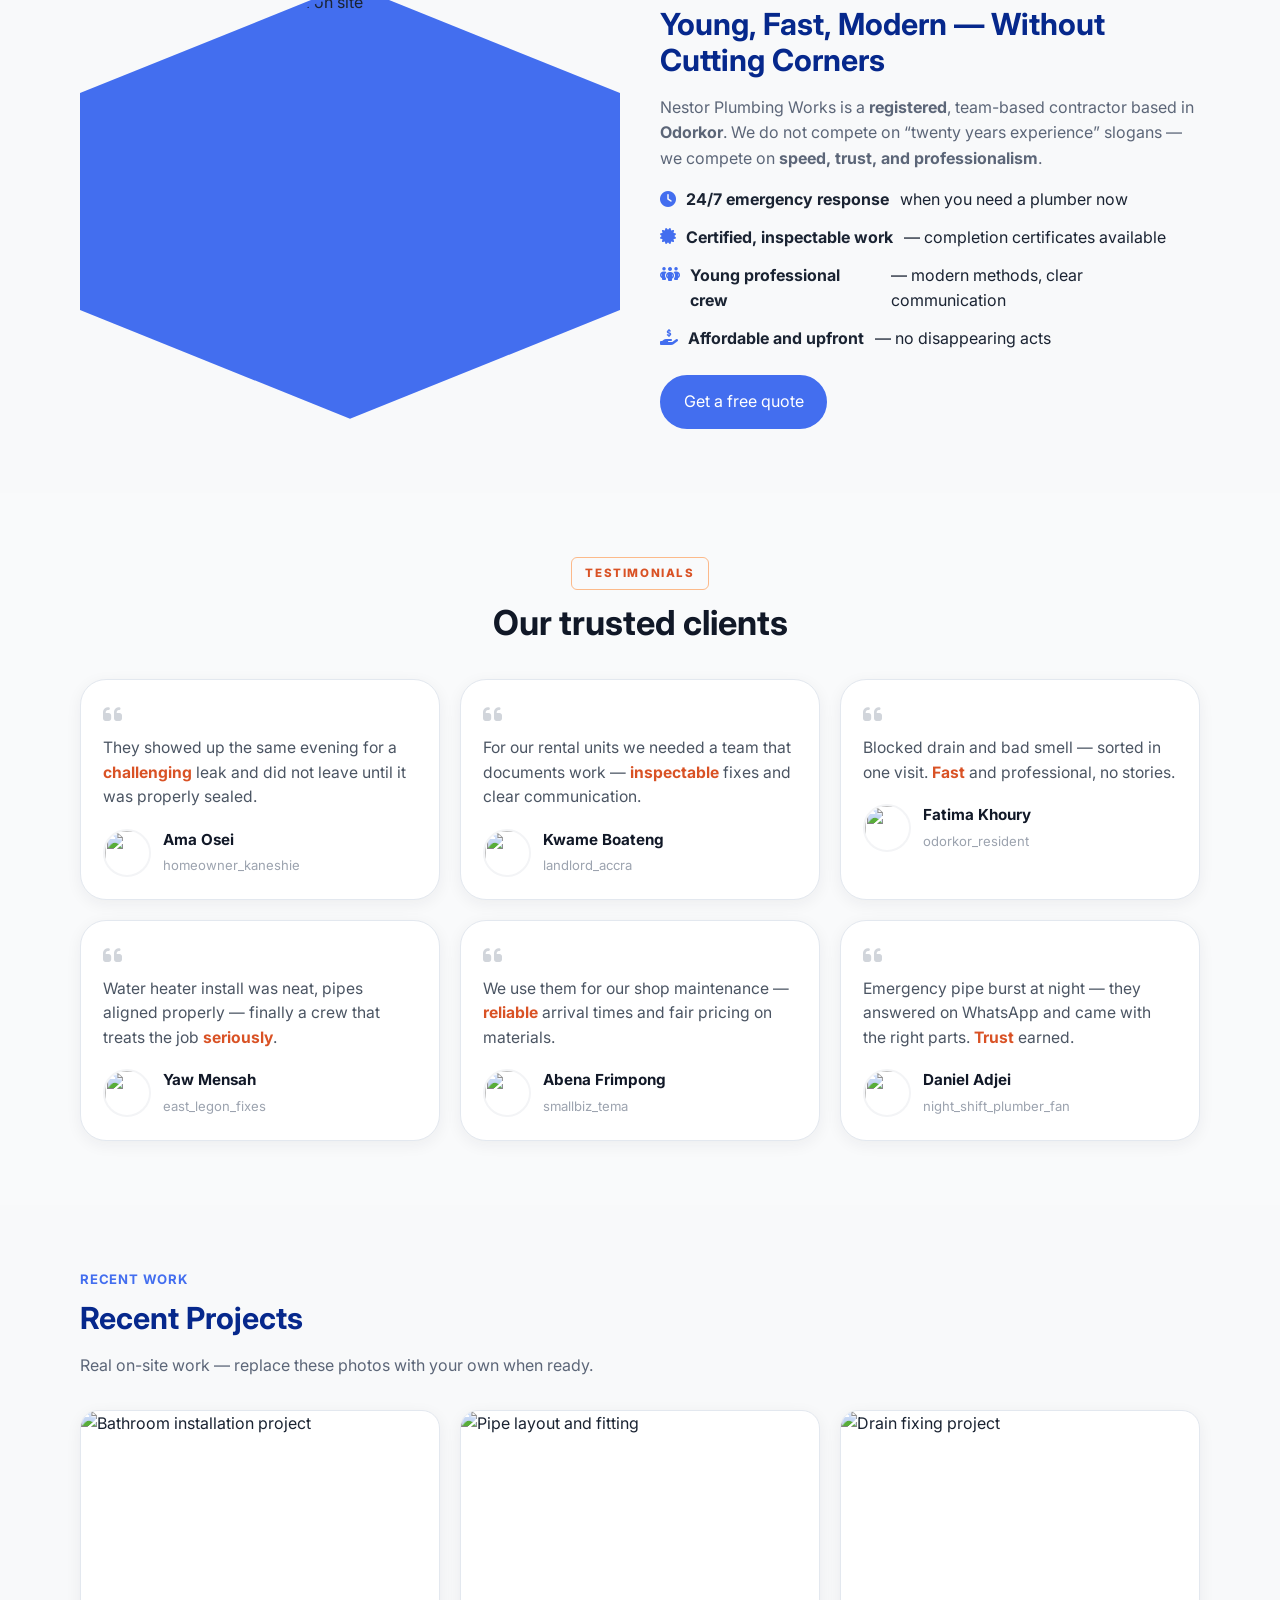
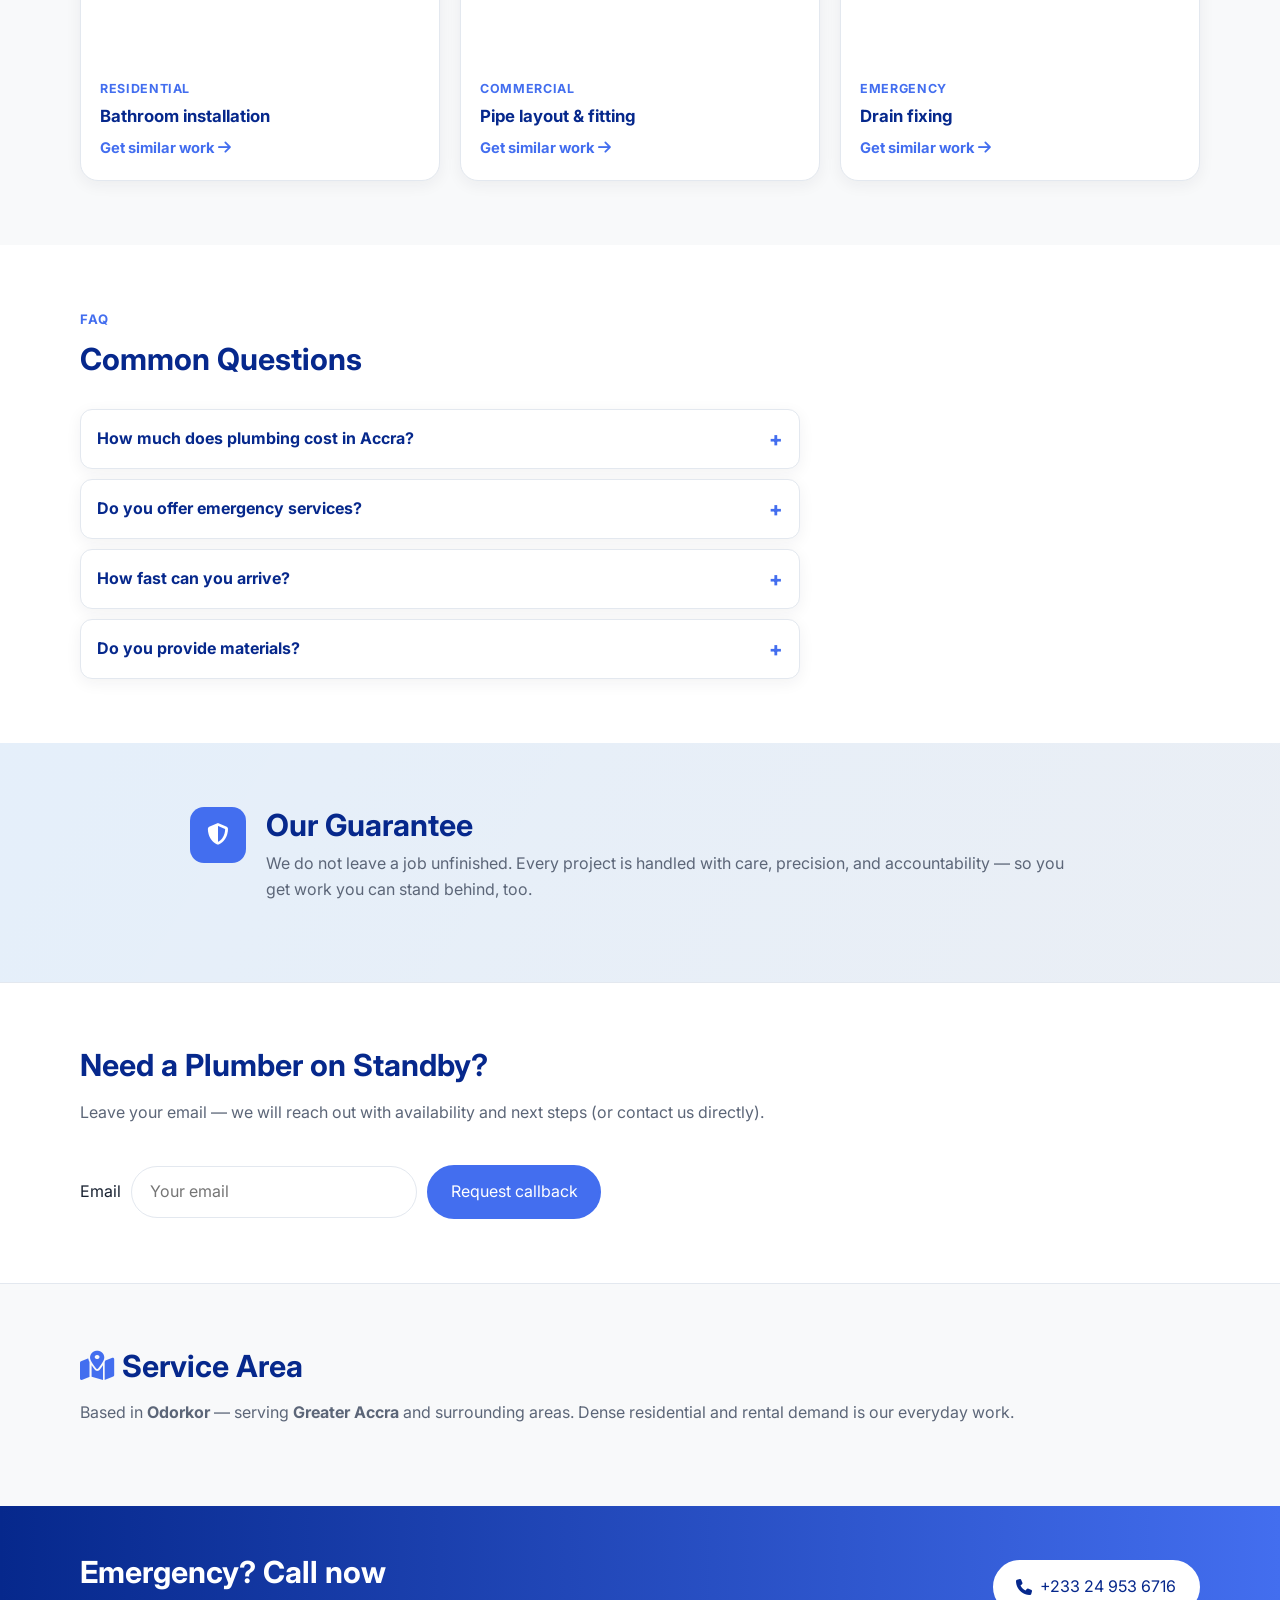
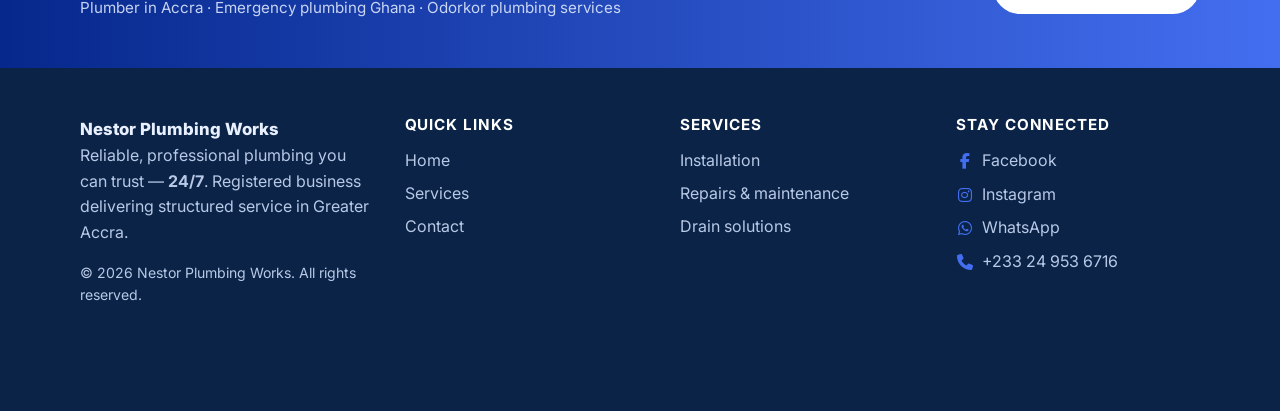
==== commit b0732a11: "Add files via upload" ====
--- a/index.html
+++ b/index.html
@@ -1,501 +1,440 @@
 <!doctype html>
 <html lang="en">
-  <head>
-    <meta charset="UTF-8" />
-    <meta name="viewport" content="width=device-width, initial-scale=1.0" />
-    <title>
-      Nestor Plumbing Works - Professional Plumbing Services in Accra
-    </title>
-    <meta
-      name="description"
-      content="24/7 professional plumbing services in Accra. Expert plumbers, fast response, quality repairs."
-    />
-    <link rel="stylesheet" href="styles.css" />
-    <link
-      rel="stylesheet"
-      href="https://cdnjs.cloudflare.com/ajax/libs/font-awesome/6.4.0/css/all.min.css"
-    />
-  </head>
-  <body>
-    <!-- ===========================
-       NAVBAR COMPONENT
-       =========================== -->
-    <nav class="navbar">
+<head>
+  <meta charset="UTF-8">
+  <meta name="viewport" content="width=device-width, initial-scale=1.0">
+  <title>Nestor Plumbing Works | Reliable Plumber in Accra | 24/7 Emergency</title>
+  <meta name="description" content="Structured, professional plumbing in Greater Accra. 24/7 emergency response, certified work, completion certificates. Odorkor plumbing services you can trust.">
+  <meta name="keywords" content="Plumber in Accra, Emergency plumbing Ghana, Odorkor plumbing services, Nestor Plumbing Works">
+  <link rel="preconnect" href="https://fonts.googleapis.com">
+  <link rel="preconnect" href="https://fonts.gstatic.com" crossorigin>
+  <link href="https://fonts.googleapis.com/css2?family=Inter:wght@400;500;600;700;800&display=swap" rel="stylesheet">
+  <link rel="stylesheet" href="https://cdnjs.cloudflare.com/ajax/libs/font-awesome/6.5.2/css/all.min.css" crossorigin="anonymous" referrerpolicy="no-referrer">
+  <link rel="stylesheet" href="styles.css">
+</head>
+<body class="page-home">
+  <div class="pre-header">
+    <div class="container pre-header-inner">
+      <a href="tel:+233249536716"><i class="fa-solid fa-phone" aria-hidden="true"></i> +233 24 953 6716</a>
+      <a href="mailto:nestorplumbingworks@gmail.com"><i class="fa-solid fa-envelope" aria-hidden="true"></i> nestorplumbingworks@gmail.com</a>
+      <span class="pre-header-pill"><i class="fa-solid fa-clock" aria-hidden="true"></i> 24/7 Emergency Service</span>
+    </div>
+  </div>
+
+  <header class="site-header">
+    <div class="container header-inner">
+      <a class="logo" href="index.html"><i class="fa-solid fa-faucet-drip logo-icon" aria-hidden="true"></i> Nestor Plumbing Works</a>
+      <button class="menu-toggle" aria-label="Toggle navigation" aria-expanded="false" aria-controls="main-nav">
+        <span></span><span></span><span></span>
+      </button>
+      <nav id="main-nav" class="main-nav">
+        <a href="index.html" class="active">Home</a>
+        <a href="services.html">Services</a>
+        <a href="contact.html">Contact</a>
+        <a class="btn btn-primary nav-cta" href="tel:+233249536716"><i class="fa-solid fa-phone" aria-hidden="true"></i> Call Now</a>
+      </nav>
+    </div>
+  </header>
+
+  <main>
+    <section class="hero-mega" aria-label="Introduction">
+      <div class="hero-mega-grid">
+        <div class="hero-mega-left">
+          <div class="hero-rating-badge reveal">
+            <span class="hero-rating-score">4.7</span>
+            <span class="hero-rating-stars" aria-hidden="true"><i class="fa-solid fa-star"></i><i class="fa-solid fa-star"></i><i class="fa-solid fa-star"></i><i class="fa-solid fa-star"></i><i class="fa-solid fa-star-half-stroke"></i></span>
+            <span class="hero-rating-label">Client rating</span>
+          </div>
+          <p class="hero-eyebrow">Your trusted plumbing experts</p>
+          <h1 class="hero-title">Fast, Reliable <span class="hero-title-accent">Plumbing</span> in Accra — <span class="hero-title-em">24/7</span></h1>
+          <p class="hero-lead">From emergency leaks to full installations, our team delivers clean, certified work you can trust — structured professionals in an often informal market.</p>
+          <div class="hero-actions">
+            <a class="btn btn-hero-orange" href="contact.html">Get a free quote</a>
+            <a class="btn btn-hero-ghost" href="contact.html">Contact us today</a>
+          </div>
+          <div class="hero-trust-pill glass-panel">
+            <span class="hero-trust-avatars" aria-hidden="true">
+              <i class="fa-solid fa-user"></i><i class="fa-solid fa-user"></i><i class="fa-solid fa-user"></i>
+            </span>
+            <span class="hero-trust-text">Trusted by homeowners &amp; landlords</span>
+            <span class="hero-trust-check" aria-hidden="true"><i class="fa-solid fa-circle-check"></i></span>
+          </div>
+        </div>
+        <div class="hero-mega-right">
+          <div class="hero-mega-visual">
+            <img src="https://images.unsplash.com/photo-1581578731548-c64695cc6952?auto=format&fit=crop&w=1200&q=82" alt="Professional plumber working on a modern kitchen fitting" width="1200" height="900" loading="eager" fetchpriority="high">
+            
+            <div class="hero-image-trust glass-panel glass-panel--wide">
+              <p>Recognized for dependable plumbing across Greater Accra</p>
+              <div class="hero-badge-row" aria-hidden="true">
+                <span><i class="fa-solid fa-award"></i> Top rated</span>
+                <span><i class="fa-solid fa-shield-halved"></i> Certified work</span>
+                <span><i class="fa-solid fa-bolt"></i> Fast response</span>
+              </div>
+            </div>
+          </div>
+        </div>
+      </div>
+    </section>
+
+    <section class="trust-stats">
       <div class="container">
-        <div class="navbar-content">
-          <a href="index.html" class="navbar-brand">
-            <img
-              src="logo.jpg"
-              alt="Nestor Plumbing Works"
-              class="navbar-logo"
-            />
-            <span>Nestor</span>
-          </a>
-
-          <div class="navbar-nav">
-            <a href="index.html">Home</a>
-            <a href="about.html">About</a>
-            <a href="contact.html">Contact</a>
-            <a href="#services">Services</a>
-          </div>
-
-          <div class="navbar-cta">
-            <button
-              class="btn btn-primary btn-sm"
-              onclick="initiateCall('024 953 6716')"
-            >
-              <i class="fas fa-phone"></i> Call Now
-            </button>
-          </div>
-        </div>
-      </div>
-    </nav>
-
-    <!-- ===========================
-       HERO SECTION
-       =========================== -->
-    <section class="hero" data-animate>
+        <div class="stats-grid reveal">
+          <div class="stat-card">
+            <span class="stat-icon" aria-hidden="true"><i class="fa-solid fa-star"></i></span>
+            <strong>4.7</strong>
+            <span>Star rated by clients</span>
+          </div>
+          <div class="stat-card">
+            <span class="stat-icon" aria-hidden="true"><i class="fa-solid fa-location-dot"></i></span>
+            <strong>Greater Accra</strong>
+            <span>Trusted across the region</span>
+          </div>
+          <div class="stat-card">
+            <span class="stat-icon" aria-hidden="true"><i class="fa-solid fa-bolt"></i></span>
+            <strong>Fast response</strong>
+            <span>Emergency-focused team</span>
+          </div>
+          <div class="stat-card">
+            <span class="stat-icon" aria-hidden="true"><i class="fa-solid fa-tags"></i></span>
+            <strong>Transparent</strong>
+            <span>Affordable, clear pricing</span>
+          </div>
+        </div>
+      </div>
+    </section>
+
+    <section class="section">
+      <div class="container reveal">
+        <div class="section-head">
+          <p class="eyebrow">The real problem</p>
+          <h2>Got a Plumbing Problem?</h2>
+          <p class="section-intro">Many people struggle to find a plumber who shows up, finishes the job, and does not disappear. We built Nestor Plumbing Works to fix that.</p>
+        </div>
+        <ul class="problem-list">
+          <li><i class="fa-solid fa-droplet" aria-hidden="true"></i> Leaking pipes flooding your home?</li>
+          <li><i class="fa-solid fa-wind" aria-hidden="true"></i> Blocked drains causing bad smells?</li>
+          <li><i class="fa-solid fa-gauge-high" aria-hidden="true"></i> Low water pressure?</li>
+          <li><i class="fa-solid fa-fire-flame-simple" aria-hidden="true"></i> Broken water heater?</li>
+        </ul>
+        <p class="problem-cta"><strong>We fix it fast</strong> — call us now or message on WhatsApp.</p>
+        <div class="hero-actions">
+          <a class="btn btn-primary" href="tel:+233249536716">Call +233 24 953 6716</a>
+          <a class="btn btn-outline" href="contact.html">Request service</a>
+        </div>
+      </div>
+    </section>
+
+    <section class="section section-alt">
+      <div class="container reveal">
+        <div class="section-head">
+          <p class="eyebrow">What we do</p>
+          <h2>Services Built for Homes, Rentals &amp; Small Business</h2>
+        </div>
+        <div class="services-showcase">
+          <article class="service-card">
+            <div class="service-card-image">
+              <img src="https://images.unsplash.com/photo-1621905252507-b35492cc74b4?auto=format&fit=crop&w=600&q=80" alt="Pipe installation work" width="600" height="360" loading="lazy">
+              <span class="service-tag">Install</span>
+            </div>
+            <div class="service-card-body">
+              <h3><i class="fa-solid fa-screwdriver-wrench" aria-hidden="true"></i> Installation</h3>
+              <p>We design and install complete water systems for homes and buildings, ensuring efficient flow and long-term durability.</p>
+            </div>
+          </article>
+          <article class="service-card">
+            <div class="service-card-image">
+              <img src="https://images.unsplash.com/photo-1607472586893-edb57bdc0e39?auto=format&fit=crop&w=600&q=80" alt="Plumbing repair" width="600" height="360" loading="lazy">
+              <span class="service-tag">Repairs</span>
+            </div>
+            <div class="service-card-body">
+              <h3><i class="fa-solid fa-wrench" aria-hidden="true"></i> Repairs &amp; Maintenance</h3>
+              <p>From small leaks to major pipe damage, we provide fast, reliable repairs that help prevent bigger problems later.</p>
+            </div>
+          </article>
+          <article class="service-card">
+            <div class="service-card-image">
+              <img src="https://images.unsplash.com/photo-1558618666-fcd25c85cd64?auto=format&fit=crop&w=600&q=80" alt="Drain and plumbing" width="600" height="360" loading="lazy">
+              <span class="service-tag">Drains</span>
+            </div>
+            <div class="service-card-body">
+              <h3><i class="fa-solid fa-sink" aria-hidden="true"></i> Drain &amp; Waste Solutions</h3>
+              <p>Blocked drains? Bad odor? We clean and restore proper flow quickly.</p>
+            </div>
+          </article>
+          <article class="service-card">
+            <div class="service-card-image">
+              <img src="https://images.unsplash.com/photo-1504328345606-18bbc8c9d7d1?auto=format&fit=crop&w=600&q=80" alt="Water heater and systems" width="600" height="360" loading="lazy">
+              <span class="service-tag">Systems</span>
+            </div>
+            <div class="service-card-body">
+              <h3><i class="fa-solid fa-shower" aria-hidden="true"></i> Water Systems</h3>
+              <p>Installation and servicing of water heaters, pumps, and storage systems.</p>
+            </div>
+          </article>
+          <article class="service-card service-card-wide">
+            <div class="service-card-image">
+              <img src="https://images.unsplash.com/photo-1581094794329-c8112a89af12?auto=format&fit=crop&w=800&q=80" alt="Plumbing materials supply" width="800" height="360" loading="lazy">
+              <span class="service-tag">Supply</span>
+            </div>
+            <div class="service-card-body">
+              <h3><i class="fa-solid fa-boxes-stacked" aria-hidden="true"></i> Material Supply</h3>
+              <p>High-quality plumbing materials at competitive prices — bulk or small quantities, with honest guidance on what you actually need.</p>
+            </div>
+          </article>
+        </div>
+        <p class="text-center mt-lg"><a class="link-arrow" href="services.html">View all services <i class="fa-solid fa-arrow-right" aria-hidden="true"></i></a></p>
+      </div>
+    </section>
+
+    <section class="section">
+      <div class="container split-block reveal">
+        <div class="split-media">
+          <div class="split-frame hex-accent">
+            <img src="https://images.unsplash.com/photo-1503387762-592deb58ef4e?auto=format&fit=crop&w=700&q=80" alt="Professional plumbing team on site" width="700" height="560" loading="lazy">
+          </div>
+        </div>
+        <div class="split-content">
+          <p class="eyebrow">Why Nestor</p>
+          <h2>Young, Fast, Modern — Without Cutting Corners</h2>
+          <p>Nestor Plumbing Works is a <strong>registered</strong>, team-based contractor based in <strong>Odorkor</strong>. We do not compete on “twenty years experience” slogans — we compete on <strong>speed, trust, and professionalism</strong>.</p>
+          <ul class="icon-list">
+            <li><i class="fa-solid fa-clock" aria-hidden="true"></i> <strong>24/7 emergency response</strong> when you need a plumber now</li>
+            <li><i class="fa-solid fa-certificate" aria-hidden="true"></i> <strong>Certified, inspectable work</strong> — completion certificates available</li>
+            <li><i class="fa-solid fa-people-group" aria-hidden="true"></i> <strong>Young professional crew</strong> — modern methods, clear communication</li>
+            <li><i class="fa-solid fa-hand-holding-dollar" aria-hidden="true"></i> <strong>Affordable and upfront</strong> — no disappearing acts</li>
+          </ul>
+          <a class="btn btn-primary" href="contact.html">Get a free quote</a>
+        </div>
+      </div>
+    </section>
+
+    <section class="section testimonials-section reveal" id="testimonials">
       <div class="container">
-        <div class="hero-content">
-          <div class="hero-text">
-            <h1>Professional Plumbing Solutions for Accra</h1>
-            <p>
-              Expert plumbing services available 24/7. From burst pipes to
-              maintenance, we guarantee fast response and quality repairs.
-            </p>
-            <div class="hero-cta">
-              <button
-                class="btn btn-accent btn-lg"
-                onclick="initiateCall('024 953 6716')"
-              >
-                <i class="fas fa-phone"></i> Call: 024 953 6716
-              </button>
-              <button
-                class="btn btn-secondary btn-lg"
-                onclick="initiateWhatsApp('233249536716')"
-              >
-                <i class="fab fa-whatsapp"></i> WhatsApp Us
-              </button>
-            </div>
-            <div class="trust-badge">
-              <div class="rating-stars">
-                <i class="fas fa-star"></i>
-                <i class="fas fa-star"></i>
-                <i class="fas fa-star"></i>
-                <i class="fas fa-star"></i>
-                <i class="fas fa-star"></i>
-              </div>
-              <div>
-                <div class="font-semibold">4.7 out of 5</div>
-                <div class="text-sm text-secondary">11 verified reviews</div>
-              </div>
-            </div>
-          </div>
-
-          <div class="hero-visual">
-            <i class="fas fa-droplet hero-visual-icon"></i>
-          </div>
-        </div>
-      </div>
-    </section>
-
-    <!-- ===========================
-       SERVICES SECTION
-       =========================== -->
-    <section class="services-section" id="services">
-      <div class="container">
-        <div class="section-header">
-          <h2>Our Services</h2>
-          <p>
-            Comprehensive plumbing solutions tailored to your needs. Available
-            round the clock.
-          </p>
-        </div>
-
-        <div class="services-grid animate-stagger">
-          <!-- Service Card 1 -->
-          <div class="service-card" data-animate>
-            <div class="service-icon">
-              <i class="fas fa-tools"></i>
-            </div>
-            <h3>Emergency Repairs</h3>
-            <p>
-              Fast response to burst pipes, leaks, and urgent plumbing
-              emergencies. Available 24/7 to prevent water damage.
-            </p>
-          </div>
-
-          <!-- Service Card 2 -->
-          <div class="service-card" data-animate>
-            <div class="service-icon">
-              <i class="fas fa-wrench"></i>
-            </div>
-            <h3>Installation & Maintenance</h3>
-            <p>
-              Professional installation of fixtures, pipes, and systems. Regular
-              maintenance to keep your plumbing running smoothly.
-            </p>
-          </div>
-
-          <!-- Service Card 3 -->
-          <div class="service-card" data-animate>
-            <div class="service-icon">
-              <i class="fas fa-pipe"></i>
-            </div>
-            <h3>Drain Cleaning</h3>
-            <p>
-              Advanced drain cleaning and unclogging services using modern
-              equipment. Quick resolution for backups and slow drains.
-            </p>
-          </div>
-
-          <!-- Service Card 4 -->
-          <div class="service-card" data-animate>
-            <div class="service-icon">
-              <i class="fas fa-water"></i>
-            </div>
-            <h3>Water Line Repair</h3>
-            <p>
-              Inspection, repair, and replacement of water lines. Professional
-              solutions to prevent water loss and damage.
-            </p>
-          </div>
-
-          <!-- Service Card 5 -->
-          <div class="service-card" data-animate>
-            <div class="service-icon">
-              <i class="fas fa-bath"></i>
-            </div>
-            <h3>Bathroom Fixtures</h3>
-            <p>
-              Installation and repair of modern bathroom fixtures. From sinks to
-              showers, we handle all your bathroom needs.
-            </p>
-          </div>
-
-          <!-- Service Card 6 -->
-          <div class="service-card" data-animate>
-            <div class="service-icon">
-              <i class="fas fa-house"></i>
-            </div>
-            <h3>Home Inspections</h3>
-            <p>
-              Comprehensive plumbing inspections for new and existing homes.
-              Identify issues before they become expensive problems.
-            </p>
-          </div>
-        </div>
-      </div>
-    </section>
-
-    <!-- ===========================
-       WHY CHOOSE US SECTION
-       =========================== -->
-    <section class="why-choose-section" data-animate>
-      <div class="container">
-        <div class="why-choose-content">
-          <div class="why-choose-text">
-            <h2>Why Choose Nestor?</h2>
-            <p>
-              With years of experience serving the Accra community, we've built
-              our reputation on reliability, expertise, and customer
-              satisfaction.
-            </p>
-
-            <div class="why-choose-features">
-              <div class="feature-item">
-                <div class="feature-icon">
-                  <i class="fas fa-bolt"></i>
-                </div>
-                <div class="feature-text">
-                  <h4>Fast Response</h4>
-                  <p>
-                    Emergency calls answered within 15 minutes, available around
-                    the clock.
-                  </p>
-                </div>
-              </div>
-
-              <div class="feature-item">
-                <div class="feature-icon">
-                  <i class="fas fa-check"></i>
-                </div>
-                <div class="feature-text">
-                  <h4>Licensed & Insured</h4>
-                  <p>
-                    All our plumbers are certified professionals with full
-                    insurance coverage.
-                  </p>
-                </div>
-              </div>
-
-              <div class="feature-item">
-                <div class="feature-icon">
-                  <i class="fas fa-bullseye"></i>
-                </div>
-                <div class="feature-text">
-                  <h4>Guaranteed Quality</h4>
-                  <p>
-                    All work backed by warranty and followed up to ensure your
-                    satisfaction.
-                  </p>
-                </div>
-              </div>
-
-              <div class="feature-item">
-                <div class="feature-icon">
-                  <i class="fas fa-dollar-sign"></i>
-                </div>
-                <div class="feature-text">
-                  <h4>Transparent Pricing</h4>
-                  <p>
-                    No hidden charges. Fixed quotes before we start any work.
-                  </p>
-                </div>
-              </div>
-            </div>
-          </div>
-
-          <div class="why-choose-visual">
-            <div
-              style="
-                background: linear-gradient(
-                  135deg,
-                  rgba(30, 58, 138, 0.15),
-                  rgba(255, 140, 66, 0.1)
-                );
-                border-radius: 12px;
-                border: 1px solid rgb(51, 51, 51);
-                padding: 48px;
-                text-align: center;
-                min-height: 400px;
-                display: flex;
-                align-items: center;
-                justify-content: center;
-              "
-            >
-              <i
-                class="fas fa-toolbox"
-                style="font-size: 120px; opacity: 0.4"
-              ></i>
-            </div>
-          </div>
-        </div>
-      </div>
-    </section>
-
-    <!-- ===========================
-       TESTIMONIALS SECTION
-       =========================== -->
-    <section class="testimonials-section" data-animate>
-      <div class="container">
-        <div class="section-header">
-          <h2>What Our Customers Say</h2>
-          <p>Real feedback from real customers in Accra.</p>
-        </div>
-
-        <div class="testimonials-grid animate-stagger">
-          <!-- Testimonial 1 -->
-          <div class="testimonial-card" data-animate>
-            <div class="testimonial-stars">
-              <i class="fas fa-star"></i>
-              <i class="fas fa-star"></i>
-              <i class="fas fa-star"></i>
-              <i class="fas fa-star"></i>
-              <i class="fas fa-star"></i>
-            </div>
-            <p class="testimonial-text">
-              "Nestor responded to my burst pipe emergency within 20 minutes.
-              Professional, efficient, and fair pricing. Highly recommended for
-              all Accra residents."
-            </p>
-            <div class="testimonial-author">
-              <div class="testimonial-avatar">K</div>
-              <div>
-                <div class="testimonial-name">Kwesi A.</div>
-                <div class="testimonial-title">Homeowner, Dzorwulu</div>
-              </div>
-            </div>
-          </div>
-
-          <!-- Testimonial 2 -->
-          <div class="testimonial-card" data-animate>
-            <div class="testimonial-stars">
-              <i class="fas fa-star"></i>
-              <i class="fas fa-star"></i>
-              <i class="fas fa-star"></i>
-              <i class="fas fa-star"></i>
-              <i class="fas fa-star"></i>
-            </div>
-            <p class="testimonial-text">
-              "We've been using Nestor for our office maintenance for over a
-              year. Always reliable, professional team. They're our go-to
-              plumbers."
-            </p>
-            <div class="testimonial-author">
-              <div class="testimonial-avatar">A</div>
-              <div>
-                <div class="testimonial-name">Ama O.</div>
-                <div class="testimonial-title">Office Manager, Osu</div>
-              </div>
-            </div>
-          </div>
-
-          <!-- Testimonial 3 -->
-          <div class="testimonial-card" data-animate>
-            <div class="testimonial-stars">
-              <i class="fas fa-star"></i>
-              <i class="fas fa-star"></i>
-              <i class="fas fa-star"></i>
-              <i class="fas fa-star"></i>
-              <i class="fas fa-star"></i>
-            </div>
-            <p class="testimonial-text">
-              "Great team! They installed our new bathroom fixtures beautifully.
-              Very attentive to details and kept disruption minimal. Would
-              definitely call again."
-            </p>
-            <div class="testimonial-author">
-              <div class="testimonial-avatar">E</div>
-              <div>
-                <div class="testimonial-name">Ekua M.</div>
-                <div class="testimonial-title">Homeowner, Labone</div>
-              </div>
-            </div>
-          </div>
-        </div>
-      </div>
-    </section>
-
-    <!-- ===========================
-       CTA SECTION
-       =========================== -->
-    <section class="cta-section" data-animate>
-      <div class="container">
-        <h2>Need Immediate Assistance?</h2>
-        <p>
-          Whether it's a small repair or a major installation, our team is ready
-          to help. Contact us today for professional plumbing solutions.
-        </p>
-        <div class="cta-buttons">
-          <button
-            class="btn btn-accent btn-lg"
-            onclick="initiateCall('024 953 6716')"
-          >
-            <i class="fas fa-phone"></i> Call Now
-          </button>
-          <button
-            class="btn btn-primary btn-lg"
-            onclick="location.href = 'contact.html'"
-          >
-            <i class="fas fa-envelope"></i> Send a Message
-          </button>
-        </div>
-      </div>
-    </section>
-
-    <!-- ===========================
-       FOOTER COMPONENT
-       =========================== -->
-    <footer class="footer">
-      <div class="container">
-        <div class="footer-content">
-          <!-- About -->
-          <div class="footer-section">
-            <h4>Nestor Plumbing</h4>
-            <p
-              style="
-                font-size: var(--font-size-sm);
-                margin: 0;
-                color: var(--text-secondary);
-              "
-            >
-              Professional plumbing services in Accra, available 24/7. Your
-              trusted partner for all plumbing needs.
-            </p>
-          </div>
-
-          <!-- Quick Links -->
-          <div class="footer-section">
-            <h4>Quick Links</h4>
-            <ul>
-              <li><a href="index.html">Home</a></li>
-              <li><a href="about.html">About Us</a></li>
-              <li><a href="contact.html">Contact</a></li>
-              <li><a href="index.html#services">Services</a></li>
-            </ul>
-          </div>
-
-          <!-- Services -->
-          <div class="footer-section">
-            <h4>Services</h4>
-            <ul>
-              <li><a href="#">Emergency Repairs</a></li>
-              <li><a href="#">Installations</a></li>
-              <li><a href="#">Drain Cleaning</a></li>
-              <li><a href="#">Maintenance</a></li>
-            </ul>
-          </div>
-
-          <!-- Contact Info -->
-          <div class="footer-section">
-            <h4>Contact Info</h4>
-            <ul>
-              <li>
-                <a href="tel:024 953 6716"
-                  ><i class="fas fa-phone"></i> 024 953 6716</a
-                >
-              </li>
-              <li>
-                <a href="https://wa.me/233249536716"
-                  ><i class="fab fa-whatsapp"></i> WhatsApp</a
-                >
-              </li>
-              <li>
-                <i class="fas fa-map-marker-alt"></i> Nii Adaman Street, Accra
-              </li>
-              <li><i class="fas fa-clock"></i> Open 24 Hours</li>
-            </ul>
-          </div>
-        </div>
-
-        <div class="footer-divider"></div>
-
-        <div class="footer-bottom">
-          <p class="footer-copyright">
-            © <span data-year></span> Nestor Plumbing Works. All rights
-            reserved.
-          </p>
-          <div class="footer-socials">
-            <a
-              href="https://wa.me/233249536716"
-              class="social-link"
-              title="WhatsApp"
-              target="_blank"
-            >
-              <i class="fab fa-whatsapp"></i>
+        <header class="testimonials-head">
+          <span class="badge-testimonials">Testimonials</span>
+          <h2>Our trusted clients</h2>
+        </header>
+        <div class="testimonial-grid">
+          <article class="testimonial-card">
+            <i class="fa-solid fa-quote-left testimonial-q" aria-hidden="true"></i>
+            <p>They showed up the same evening for a <span class="text-highlight">challenging</span> leak and did not leave until it was properly sealed.</p>
+            <footer class="testimonial-card-footer">
+              <img src="https://images.unsplash.com/photo-1494790108377-be9c29b29330?auto=format&fit=crop&w=96&q=80" alt="" width="48" height="48" loading="lazy" class="testimonial-avatar">
+              <div>
+                <cite>Ama Osei</cite>
+                <span class="testimonial-handle">homeowner_kaneshie</span>
+              </div>
+            </footer>
+          </article>
+          <article class="testimonial-card">
+            <i class="fa-solid fa-quote-left testimonial-q" aria-hidden="true"></i>
+            <p>For our rental units we needed a team that documents work — <span class="text-highlight">inspectable</span> fixes and clear communication.</p>
+            <footer class="testimonial-card-footer">
+              <img src="https://images.unsplash.com/photo-1507003211169-0a1dd7228f2d?auto=format&fit=crop&w=96&q=80" alt="" width="48" height="48" loading="lazy" class="testimonial-avatar">
+              <div>
+                <cite>Kwame Boateng</cite>
+                <span class="testimonial-handle">landlord_accra</span>
+              </div>
+            </footer>
+          </article>
+          <article class="testimonial-card">
+            <i class="fa-solid fa-quote-left testimonial-q" aria-hidden="true"></i>
+            <p>Blocked drain and bad smell — sorted in one visit. <span class="text-highlight">Fast</span> and professional, no stories.</p>
+            <footer class="testimonial-card-footer">
+              <img src="https://images.unsplash.com/photo-1438761681033-6461ffad8d80?auto=format&fit=crop&w=96&q=80" alt="" width="48" height="48" loading="lazy" class="testimonial-avatar">
+              <div>
+                <cite>Fatima Khoury</cite>
+                <span class="testimonial-handle">odorkor_resident</span>
+              </div>
+            </footer>
+          </article>
+          <article class="testimonial-card">
+            <i class="fa-solid fa-quote-left testimonial-q" aria-hidden="true"></i>
+            <p>Water heater install was neat, pipes aligned properly — finally a crew that treats the job <span class="text-highlight">seriously</span>.</p>
+            <footer class="testimonial-card-footer">
+              <img src="https://images.unsplash.com/photo-1472099645785-5658abf4ff4e?auto=format&fit=crop&w=96&q=80" alt="" width="48" height="48" loading="lazy" class="testimonial-avatar">
+              <div>
+                <cite>Yaw Mensah</cite>
+                <span class="testimonial-handle">east_legon_fixes</span>
+              </div>
+            </footer>
+          </article>
+          <article class="testimonial-card">
+            <i class="fa-solid fa-quote-left testimonial-q" aria-hidden="true"></i>
+            <p>We use them for our shop maintenance — <span class="text-highlight">reliable</span> arrival times and fair pricing on materials.</p>
+            <footer class="testimonial-card-footer">
+              <img src="https://images.unsplash.com/photo-1544005313-94ddf0286df2?auto=format&fit=crop&w=96&q=80" alt="" width="48" height="48" loading="lazy" class="testimonial-avatar">
+              <div>
+                <cite>Abena Frimpong</cite>
+                <span class="testimonial-handle">smallbiz_tema</span>
+              </div>
+            </footer>
+          </article>
+          <article class="testimonial-card">
+            <i class="fa-solid fa-quote-left testimonial-q" aria-hidden="true"></i>
+            <p>Emergency pipe burst at night — they answered on WhatsApp and came with the right parts. <span class="text-highlight">Trust</span> earned.</p>
+            <footer class="testimonial-card-footer">
+              <img src="https://images.unsplash.com/photo-1500648767791-00dcc994a43e?auto=format&fit=crop&w=96&q=80" alt="" width="48" height="48" loading="lazy" class="testimonial-avatar">
+              <div>
+                <cite>Daniel Adjei</cite>
+                <span class="testimonial-handle">night_shift_plumber_fan</span>
+              </div>
+            </footer>
+          </article>
+        </div>
+      </div>
+    </section>
+
+    <section class="section">
+      <div class="container reveal">
+        <div class="section-head">
+          <p class="eyebrow">Recent work</p>
+          <h2>Recent Projects</h2>
+          <p class="section-intro">Real on-site work — replace these photos with your own when ready.</p>
+        </div>
+        <div class="projects-grid">
+          <article class="project-card">
+            <a href="contact.html" class="project-card-link">
+              <img src="https://images.unsplash.com/photo-1552321554-5fefe8c9ef14?auto=format&fit=crop&w=600&q=80" alt="Bathroom installation project" width="600" height="380" loading="lazy">
+              <div class="project-card-body">
+                <span class="project-meta">Residential</span>
+                <h3>Bathroom installation</h3>
+                <span class="read-more">Get similar work <i class="fa-solid fa-arrow-right" aria-hidden="true"></i></span>
+              </div>
             </a>
-            <a
-              href="mailto:info@nestorplumbing.com"
-              class="social-link"
-              title="Email"
-              target="_blank"
-            >
-              <i class="fas fa-envelope"></i>
+          </article>
+          <article class="project-card">
+            <a href="contact.html" class="project-card-link">
+              <img src="https://images.unsplash.com/photo-1581092160562-40aa08e78837?auto=format&fit=crop&w=600&q=80" alt="Pipe layout and fitting" width="600" height="380" loading="lazy">
+              <div class="project-card-body">
+                <span class="project-meta">Commercial</span>
+                <h3>Pipe layout &amp; fitting</h3>
+                <span class="read-more">Get similar work <i class="fa-solid fa-arrow-right" aria-hidden="true"></i></span>
+              </div>
             </a>
-            <a
-              href="#"
-              class="social-link"
-              title="Phone"
-              onclick="initiateCall('024 953 6716')"
-            >
-              <i class="fas fa-phone"></i>
+          </article>
+          <article class="project-card">
+            <a href="contact.html" class="project-card-link">
+              <img src="https://images.unsplash.com/photo-1600566753190-17f0baa2a6c3?auto=format&fit=crop&w=600&q=80" alt="Drain fixing project" width="600" height="380" loading="lazy">
+              <div class="project-card-body">
+                <span class="project-meta">Emergency</span>
+                <h3>Drain fixing</h3>
+                <span class="read-more">Get similar work <i class="fa-solid fa-arrow-right" aria-hidden="true"></i></span>
+              </div>
             </a>
-          </div>
-        </div>
-      </div>
-    </footer>
-
-    <script src="script.js"></script>
-  </body>
+          </article>
+        </div>
+      </div>
+    </section>
+
+    <section class="section section-alt">
+      <div class="container reveal">
+        <div class="section-head">
+          <p class="eyebrow">FAQ</p>
+          <h2>Common Questions</h2>
+        </div>
+        <div class="faq-list">
+          <details class="faq-item">
+            <summary>How much does plumbing cost in Accra?</summary>
+            <p>Cost depends on the job size, materials, and urgency. We give clear estimates before work starts and explain what you are paying for — no vague figures.</p>
+          </details>
+          <details class="faq-item">
+            <summary>Do you offer emergency services?</summary>
+            <p>Yes. We are set up for <strong>24/7 emergency plumbing</strong> across Greater Accra. Call or WhatsApp and we will respond as fast as we can.</p>
+          </details>
+          <details class="faq-item">
+            <summary>How fast can you arrive?</summary>
+            <p>Response time varies by location and workload, but we prioritize emergencies and keep you updated — you are not left guessing.</p>
+          </details>
+          <details class="faq-item">
+            <summary>Do you provide materials?</summary>
+            <p>Yes. We supply quality materials in bulk or smaller quantities, and we can source what your job needs so you are not running around shops mid-job.</p>
+          </details>
+        </div>
+      </div>
+    </section>
+
+    <section class="section guarantee">
+      <div class="container guarantee-inner reveal">
+        <div class="guarantee-icon" aria-hidden="true"><i class="fa-solid fa-shield-halved"></i></div>
+        <div>
+          <h2>Our Guarantee</h2>
+          <p>We do not leave a job unfinished. Every project is handled with care, precision, and accountability — so you get work you can stand behind, too.</p>
+        </div>
+      </div>
+    </section>
+
+    <section class="section newsletter-section">
+      <div class="container newsletter-inner reveal">
+        <div>
+          <h2>Need a Plumber on Standby?</h2>
+          <p>Leave your email — we will reach out with availability and next steps (or <a href="contact.html">contact us directly</a>).</p>
+        </div>
+        <form class="newsletter-form" action="https://formsubmit.co/nestorplumbingworks@gmail.com" method="POST">
+          <input type="hidden" name="_subject" value="Website: callback request">
+          <input type="hidden" name="_captcha" value="false">
+          <label class="visually-hidden" for="newsletter-email">Email</label>
+          <input id="newsletter-email" name="email" type="email" placeholder="Your email" required>
+          <button class="btn btn-primary" type="submit">Request callback</button>
+        </form>
+      </div>
+    </section>
+
+    <section class="section service-area">
+      <div class="container reveal">
+        <h2><i class="fa-solid fa-map-location-dot" aria-hidden="true"></i> Service Area</h2>
+        <p>Based in <strong>Odorkor</strong> — serving <strong>Greater Accra</strong> and surrounding areas. Dense residential and rental demand is our everyday work.</p>
+      </div>
+    </section>
+
+    <section class="cta-banner">
+      <div class="container cta-inner reveal">
+        <div>
+          <h2>Emergency? Call now</h2>
+          <p class="cta-sub">Plumber in Accra · Emergency plumbing Ghana · Odorkor plumbing services</p>
+        </div>
+        <a class="btn btn-primary btn-on-dark" href="tel:+233249536716"><i class="fa-solid fa-phone" aria-hidden="true"></i> +233 24 953 6716</a>
+      </div>
+    </section>
+  </main>
+
+  <footer class="site-footer">
+    <div class="container footer-grid">
+      <div class="footer-brand">
+        <a class="logo logo-footer" href="index.html">Nestor Plumbing Works</a>
+        <p>Reliable, professional plumbing you can trust — <strong>24/7</strong>. Registered business delivering structured service in Greater Accra.</p>
+        <p class="copyright">&copy; <span id="year"></span> Nestor Plumbing Works. All rights reserved.</p>
+      </div>
+      <div>
+        <h3 class="footer-heading">Quick links</h3>
+        <ul class="footer-list">
+          <li><a href="index.html">Home</a></li>
+          <li><a href="services.html">Services</a></li>
+          <li><a href="contact.html">Contact</a></li>
+        </ul>
+      </div>
+      <div>
+        <h3 class="footer-heading">Services</h3>
+        <ul class="footer-list">
+          <li><a href="services.html">Installation</a></li>
+          <li><a href="services.html">Repairs &amp; maintenance</a></li>
+          <li><a href="services.html">Drain solutions</a></li>
+        </ul>
+      </div>
+      <div>
+        <h3 class="footer-heading">Stay connected</h3>
+        <ul class="footer-social">
+          <li><a href="https://facebook.com" target="_blank" rel="noopener" aria-label="Facebook"><i class="fa-brands fa-facebook-f"></i> Facebook</a></li>
+          <li><a href="https://instagram.com" target="_blank" rel="noopener" aria-label="Instagram"><i class="fa-brands fa-instagram"></i> Instagram</a></li>
+          <li><a href="https://wa.me/233249536716" target="_blank" rel="noopener" aria-label="WhatsApp"><i class="fa-brands fa-whatsapp"></i> WhatsApp</a></li>
+          <li><a href="tel:+233249536716" aria-label="Phone"><i class="fa-solid fa-phone"></i> +233 24 953 6716</a></li>
+        </ul>
+      </div>
+    </div>
+  </footer>
+
+  <a class="mobile-call" href="tel:+233249536716"><i class="fa-solid fa-phone" aria-hidden="true"></i> Call Now</a>
+  <script src="script.js"></script>
+</body>
 </html>
--- a/styles.css
+++ b/styles.css
@@ -1,1346 +1,1580 @@
-/* ===========================
-   DESIGN SYSTEM
-   =========================== */
-
-@import url("https://fonts.googleapis.com/css2?family=Inter:wght@300;400;500;600;700&display=swap");
-
 :root {
-  /* Colors */
-  --bg-dark: #0b0b0b;
-  --bg-secondary: #1a1a1a;
-  --bg-tertiary: #252525;
-
-  --primary: #1e3a8a;
-  --primary-light: #3b82f6;
-  --accent: #ff8c42;
-  --accent-light: #ffb380;
-
-  --text-primary: #f5f5f5;
-  --text-secondary: #b0b0b0;
-  --text-tertiary: #808080;
-
-  --border-color: #333333;
-  --success: #10b981;
-
-  /* Spacing Scale (8px base) */
-  --space-xs: 4px;
-  --space-sm: 8px;
-  --space-md: 16px;
-  --space-lg: 24px;
-  --space-xl: 32px;
-  --space-2xl: 48px;
-  --space-3xl: 64px;
-
-  /* Typography */
-  --font-family:
-    "Inter", -apple-system, BlinkMacSystemFont, "Segoe UI", sans-serif;
-
-  --font-size-xs: 12px;
-  --font-size-sm: 14px;
-  --font-size-base: 16px;
-  --font-size-lg: 18px;
-  --font-size-xl: 20px;
-  --font-size-2xl: 24px;
-  --font-size-3xl: 32px;
-  --font-size-4xl: 40px;
-  --font-size-5xl: 48px;
-
-  --font-weight-light: 300;
-  --font-weight-regular: 400;
-  --font-weight-medium: 500;
-  --font-weight-semibold: 600;
-  --font-weight-bold: 700;
-
-  /* Line Heights */
-  --line-height-tight: 1.2;
-  --line-height-normal: 1.5;
-  --line-height-relaxed: 1.75;
-
-  /* Border Radius */
-  --radius-sm: 4px;
-  --radius-md: 8px;
-  --radius-lg: 12px;
-  --radius-xl: 16px;
-  --radius-full: 9999px;
-
-  /* Transitions */
-  --transition-fast: 150ms cubic-bezier(0.4, 0, 0.2, 1);
-  --transition-base: 250ms cubic-bezier(0.4, 0, 0.2, 1);
-  --transition-slow: 350ms cubic-bezier(0.4, 0, 0.2, 1);
-
-  /* Shadows */
-  --shadow-sm: 0 1px 2px 0 rgba(0, 0, 0, 0.3);
-  --shadow-md: 0 4px 12px 0 rgba(0, 0, 0, 0.4);
-  --shadow-lg: 0 12px 24px 0 rgba(0, 0, 0, 0.5);
-}
-
-/* ===========================
-   GLOBAL STYLES
-   =========================== */
+  --primary: #436EEF;
+  --primary-dark: #06288c;
+  --accent: #436EEF;
+  --accent-hover: #0066d6;
+  --hero-orange: #d95225;
+  --hero-orange-hover: #e65f00;
+  --hero-yellow: #ffc107;
+  --hero-charcoal: #2f3640;
+  --hero-charcoal-deep: #1e272e;
+  --page-bg: #f8f9fa;
+  --white: #ffffff;
+  --border: #e3e8ef;
+  --text: #1a2332;
+  --muted: #5c6678;
+  --radius: 18px;
+  --radius-sm: 12px;
+  --shadow: 0 12px 32px rgba(13, 71, 161, 0.08);
+  --shadow-soft: 0 4px 16px rgba(26, 35, 50, 0.06);
+  --ease-out: cubic-bezier(0.22, 1, 0.36, 1);
+}
 
 * {
-  margin: 0;
-  padding: 0;
   box-sizing: border-box;
 }
 
 html {
   scroll-behavior: smooth;
-  scroll-padding-top: 80px;
+}
+
+@media (prefers-reduced-motion: reduce) {
+  html {
+    scroll-behavior: auto;
+  }
+
+  .reveal,
+  .testimonial-card,
+  .stat-card,
+  .service-card,
+  .project-card,
+  .faq-item{
+    transition: none !important;
+    animation: none !important;
+  }
+
+  .reveal {
+    opacity: 1;
+    transform: none;
+  }
+
+  .testimonials-section .testimonial-card {
+    opacity: 1;
+    transform: none;
+  }
+
+  .testimonials-section .testimonial-card:hover {
+    transform: none;
+  }
 }
 
 body {
-  font-family: var(--font-family);
-  background-color: var(--bg-dark);
-  color: var(--text-primary);
-  line-height: var(--line-height-normal);
-  font-size: var(--font-size-base);
-}
-
-/* ===========================
-   TYPOGRAPHY
-   =========================== */
-
-h1,
-h2,
-h3,
-h4,
-h5,
-h6 {
-  line-height: var(--line-height-tight);
-  font-weight: var(--font-weight-bold);
+  margin: 0;
+  font-family: "Inter", Arial, sans-serif;
+  color: var(--text);
+  background: var(--page-bg);
+  line-height: 1.6;
+}
+
+a {
+  color: inherit;
+  text-decoration: none;
+}
+
+a:focus-visible,
+button:focus-visible,
+.menu-toggle:focus-visible,
+summary:focus-visible {
+  outline: 3px solid rgba(0, 123, 255, 0.45);
+  outline-offset: 2px;
+}
+
+img {
+  max-width: 100%;
+  height: auto;
+  display: block;
+}
+
+.container {
+  width: min(1120px, 92%);
+  margin: 0 auto;
+}
+
+.section {
+  padding: 4rem 0;
+}
+
+.section-tight {
+  padding-top: 2rem;
+}
+
+.section-alt {
+  background: var(--white);
+}
+
+.page-main {
+  padding-top: 82px;
+}
+
+.page-main-contact {
+  padding-top: 0;
+}
+
+h1, h2, h3 {
+  line-height: 1.2;
+  margin-top: 0;
+  color: var(--primary-dark);
 }
 
 h1 {
-  font-size: var(--font-size-5xl);
-  letter-spacing: -0.02em;
+  font-size: clamp(1.85rem, 4vw, 2.75rem);
 }
 
 h2 {
-  font-size: var(--font-size-4xl);
-  letter-spacing: -0.01em;
-}
-
-h3 {
-  font-size: var(--font-size-2xl);
-}
-
-h4 {
-  font-size: var(--font-size-xl);
+  font-size: clamp(1.45rem, 3vw, 1.9rem);
+  margin-bottom: 1rem;
 }
 
 p {
-  color: var(--text-secondary);
-  margin-bottom: var(--space-md);
-}
-
-a {
-  color: var(--primary-light);
-  text-decoration: none;
-  transition: color var(--transition-fast);
-}
-
-a:hover {
+  margin-top: 0;
+  color: var(--muted);
+}
+
+.lead {
+  font-size: 1.08rem;
+  color: var(--text);
+}
+
+.section-head {
+  max-width: 640px;
+  margin-bottom: 2rem;
+}
+
+.section-intro {
+  margin-bottom: 0;
+}
+
+.eyebrow {
   color: var(--accent);
-}
-
-/* ===========================
-   UTILITY CLASSES
-   =========================== */
-
-/* Flexbox */
-.flex {
-  display: flex;
-}
-
-.flex-col {
-  flex-direction: column;
-}
-
-.flex-center {
-  display: flex;
-  align-items: center;
-  justify-content: center;
-}
-
-.gap-sm {
-  gap: var(--space-sm);
-}
-.gap-md {
-  gap: var(--space-md);
-}
-.gap-lg {
-  gap: var(--space-lg);
-}
-.gap-xl {
-  gap: var(--space-xl);
-}
-.gap-2xl {
-  gap: var(--space-2xl);
-}
-
-.items-center {
-  align-items: center;
-}
-.items-start {
-  align-items: flex-start;
-}
-.justify-between {
-  justify-content: space-between;
-}
-.justify-center {
-  justify-content: center;
-}
-
-/* Grid */
-.grid {
-  display: grid;
-}
-
-.grid-cols-1 {
-  grid-template-columns: 1fr;
-}
-.grid-cols-2 {
-  grid-template-columns: repeat(2, 1fr);
-}
-.grid-cols-3 {
-  grid-template-columns: repeat(3, 1fr);
-}
-
-/* Spacing */
-.p-sm {
-  padding: var(--space-sm);
-}
-.p-md {
-  padding: var(--space-md);
-}
-.p-lg {
-  padding: var(--space-lg);
-}
-.p-xl {
-  padding: var(--space-xl);
-}
-.p-2xl {
-  padding: var(--space-2xl);
-}
-
-.px-sm {
-  padding-left: var(--space-sm);
-  padding-right: var(--space-sm);
-}
-.px-md {
-  padding-left: var(--space-md);
-  padding-right: var(--space-md);
-}
-.px-lg {
-  padding-left: var(--space-lg);
-  padding-right: var(--space-lg);
-}
-.px-xl {
-  padding-left: var(--space-xl);
-  padding-right: var(--space-xl);
-}
-
-.py-sm {
-  padding-top: var(--space-sm);
-  padding-bottom: var(--space-sm);
-}
-.py-md {
-  padding-top: var(--space-md);
-  padding-bottom: var(--space-md);
-}
-.py-lg {
-  padding-top: var(--space-lg);
-  padding-bottom: var(--space-lg);
-}
-.py-xl {
-  padding-top: var(--space-xl);
-  padding-bottom: var(--space-xl);
-}
-.py-2xl {
-  padding-top: var(--space-2xl);
-  padding-bottom: var(--space-2xl);
-}
-.py-3xl {
-  padding-top: var(--space-3xl);
-  padding-bottom: var(--space-3xl);
-}
-
-.m-auto {
-  margin: auto;
-}
-.mt-auto {
-  margin-top: auto;
-}
-.mb-auto {
-  margin-bottom: auto;
-}
-
-/* Display */
-.block {
-  display: block;
-}
-.inline-block {
-  display: inline-block;
-}
-.hidden {
-  display: none;
-}
-
-/* Text */
+  font-weight: 700;
+  text-transform: uppercase;
+  letter-spacing: 0.06em;
+  margin-bottom: 0.65rem;
+  font-size: 0.82rem;
+}
+
 .text-center {
   text-align: center;
 }
-.text-left {
-  text-align: left;
-}
-.text-right {
-  text-align: right;
-}
-
-.text-sm {
-  font-size: var(--font-size-sm);
-}
-.text-base {
-  font-size: var(--font-size-base);
-}
-.text-lg {
-  font-size: var(--font-size-lg);
-}
-.text-xl {
-  font-size: var(--font-size-xl);
-}
-.text-2xl {
-  font-size: var(--font-size-2xl);
-}
-.text-3xl {
-  font-size: var(--font-size-3xl);
-}
-
-.font-light {
-  font-weight: var(--font-weight-light);
-}
-.font-normal {
-  font-weight: var(--font-weight-regular);
-}
-.font-medium {
-  font-weight: var(--font-weight-medium);
-}
-.font-semibold {
-  font-weight: var(--font-weight-semibold);
-}
-.font-bold {
-  font-weight: var(--font-weight-bold);
-}
-
-.text-primary {
-  color: var(--text-primary);
-}
-.text-secondary {
-  color: var(--text-secondary);
-}
-.text-accent {
-  color: var(--accent);
-}
-
-.leading-tight {
-  line-height: var(--line-height-tight);
-}
-.leading-normal {
-  line-height: var(--line-height-normal);
-}
-.leading-relaxed {
-  line-height: var(--line-height-relaxed);
-}
-
-/* Opacity */
-.opacity-50 {
-  opacity: 0.5;
-}
-.opacity-75 {
-  opacity: 0.75;
-}
-
-/* Container */
-.container {
-  width: 100%;
-  max-width: 1200px;
-  margin: 0 auto;
-  padding-left: var(--space-lg);
-  padding-right: var(--space-lg);
-}
-
-/* ===========================
-   BUTTONS
-   =========================== */
-
-button,
-.btn {
-  font-family: inherit;
-  padding: var(--space-md) var(--space-xl);
-  border: none;
-  border-radius: var(--radius-md);
-  font-size: var(--font-size-base);
-  font-weight: var(--font-weight-semibold);
-  cursor: pointer;
-  transition: all var(--transition-fast);
+
+.mt-lg {
+  margin-top: 1.5rem;
+}
+
+
+/* Top contact bar (FixFlow-style) */
+.pre-header {
+  background: var(--hero-charcoal-deep);
+  color: #dfe6e9;
+  font-size: 0.82rem;
+  padding: 0.45rem 0;
+}
+
+.pre-header a,
+.pre-header span {
+  color: #dfe6e9;
+}
+
+.pre-header a:hover {
+  color: var(--white);
+}
+
+.pre-header-inner {
+  display: flex;
+  align-items: center;
+  justify-content: center;
+  flex-wrap: wrap;
+  gap: 0.85rem 1.5rem;
+}
+
+.pre-header-inner i {
+  margin-right: 0.35rem;
+  color: var(--hero-orange);
+  font-size: 0.9em;
+}
+
+.pre-header-pill {
   display: inline-flex;
   align-items: center;
-  justify-content: center;
-  gap: var(--space-sm);
-  white-space: nowrap;
-}
-
-.btn-primary {
-  background-color: var(--primary);
-  color: white;
-}
-
-.btn-primary:hover {
-  background-color: var(--primary-light);
-  transform: translateY(-2px);
-  box-shadow: 0 8px 16px rgba(30, 58, 138, 0.3);
-}
-
-.btn-primary:active {
-  transform: translateY(0);
-}
-
-.btn-accent {
-  background-color: var(--accent);
-  color: white;
-}
-
-.btn-accent:hover {
-  background-color: var(--accent-light);
-  transform: translateY(-2px);
-  box-shadow: 0 8px 16px rgba(255, 140, 66, 0.3);
-}
-
-.btn-secondary {
-  background-color: transparent;
-  color: var(--text-primary);
-  border: 1px solid var(--border-color);
-}
-
-.btn-secondary:hover {
-  background-color: var(--bg-secondary);
-  border-color: var(--primary-light);
-  color: var(--primary-light);
-}
-
-.btn-sm {
-  padding: var(--space-sm) var(--space-md);
-  font-size: var(--font-size-sm);
-}
-
-.btn-lg {
-  padding: var(--space-lg) var(--space-2xl);
-  font-size: var(--font-size-lg);
-}
-
-/* ===========================
-   NAVBAR COMPONENT
-   =========================== */
-
-.navbar {
+  font-weight: 600;
+  color: var(--white);
+}
+
+/* Header */
+.site-header {
   position: sticky;
   top: 0;
   z-index: 1000;
-  background-color: rgba(11, 11, 11, 0.8);
-  border-bottom: 1px solid var(--border-color);
-  backdrop-filter: blur(10px);
-  -webkit-backdrop-filter: blur(10px);
-}
-
-.navbar-content {
-  display: flex;
+  background: rgba(255, 255, 255, 0.97);
+  border-bottom: 1px solid var(--border);
+  box-shadow: var(--shadow-soft);
+}
+
+.header-inner {
+  position: relative;
+  display: flex;
+  align-items: center;
   justify-content: space-between;
-  align-items: center;
-  height: 80px;
-}
-
-.navbar-brand {
-  display: flex;
-  align-items: center;
-  gap: var(--space-md);
-  font-size: var(--font-size-xl);
-  font-weight: var(--font-weight-bold);
-  color: var(--text-primary);
-  text-decoration: none;
-  transition: color var(--transition-fast);
-}
-
-.navbar-brand:hover {
-  color: var(--primary-light);
-}
-
-.navbar-brand-icon {
+  min-height: 82px;
+  gap: 1rem;
+}
+
+.logo {
+  font-size: 1.05rem;
+  font-weight: 800;
+  color: var(--primary-dark);
+  display: inline-flex;
+  align-items: center;
+  gap: 0.45rem;
+}
+
+.logo-icon {
+  color: var(--accent);
+  font-size: 1.15rem;
+}
+
+.logo-footer {
+  color: #e8f0ff;
+}
+
+.main-nav {
+  display: flex;
+  align-items: center;
+  gap: 1.15rem;
+}
+
+.main-nav a:not(.btn) {
+  font-weight: 600;
+  color: #3d4a5c;
+}
+
+.main-nav a.active:not(.btn) {
+  color: var(--accent);
+}
+
+.menu-toggle {
+  display: none;
+  border: 0;
+  background: transparent;
+  width: 46px;
+  height: 46px;
+  cursor: pointer;
+  padding: 9px;
+}
+
+.menu-toggle span {
+  display: block;
+  width: 100%;
+  height: 3px;
+  border-radius: 3px;
+  background: var(--primary-dark);
+  margin: 5px 0;
+}
+
+/* Buttons */
+.btn {
+  display: inline-flex;
+  align-items: center;
+  justify-content: center;
+  gap: 0.5rem;
+  border: 2px solid transparent;
+  border-radius: 999px;
+  font-weight: 700;
+  padding: 0.75rem 1.35rem;
+  min-height: 48px;
+  transition: transform 0.2s ease, background-color 0.2s ease, color 0.2s ease, border-color 0.2s ease;
+  cursor: pointer;
+  font: inherit;
+}
+
+.btn:hover {
+  transform: translateY(-1px);
+}
+
+.btn-primary {
+  background: var(--accent);
+  color: var(--white);
+  border-color: var(--accent);
+}
+
+.btn-primary:hover {
+  background: var(--accent-hover);
+  border-color: var(--accent-hover);
+}
+
+.btn-outline {
+  background: var(--white);
+  border-color: var(--accent);
+  color: var(--accent);
+}
+
+.btn-outline:hover {
+  background: rgba(0, 123, 255, 0.08);
+}
+
+.btn-on-dark {
+  background: var(--white);
+  color: var(--primary-dark);
+  border-color: var(--white);
+}
+
+.btn-on-dark:hover {
+  background: #e8f1ff;
+}
+
+.btn-sm {
+  padding: 0.5rem 1rem;
+  min-height: 40px;
+  font-size: 0.9rem;
+}
+
+/* Emergency bar */
+.emergency-bar {
+  background: linear-gradient(90deg, var(--primary-dark) 0%, var(--primary) 100%);
+  color: #e8f0ff;
+  padding: 0.65rem 0;
+  position: sticky;
+  top: 82px;
+  z-index: 999;
+}
+
+.emergency-bar-inner {
+  display: flex;
+  align-items: center;
+  justify-content: space-between;
+  gap: 1rem;
+  flex-wrap: wrap;
+}
+
+.emergency-bar p {
+  margin: 0;
+  color: #e8f0ff;
+  font-weight: 600;
+}
+
+.emergency-bar i {
+  margin-right: 0.35rem;
+}
+
+/* Hero mega: dark panel + diagonal image (FixFlow + Plumbis) */
+.hero-mega {
+  position: relative;
+  overflow: hidden;
+  background: var(--hero-charcoal);
+}
+
+.hero-mega-grid {
+  display: grid;
+  grid-template-columns: 1fr 1fr;
+  min-height: min(88vh, 900px);
+  align-items: stretch;
+}
+
+.hero-mega-left {
+  padding: clamp(1.5rem, 4vw, 3.5rem) clamp(1.25rem, 4vw, 3rem);
+  background:
+    linear-gradient(145deg, rgba(30, 39, 46, 0.97) 0%, rgba(47, 54, 64, 0.98) 45%, rgba(30, 39, 46, 0.99) 100%);
+  display: flex;
+  flex-direction: column;
+  justify-content: center;
+  gap: 1rem;
+}
+
+.hero-rating-badge {
+  align-self: flex-start;
+  display: grid;
+  justify-items: center;
+  gap: 0.15rem;
+  padding: 0.65rem 0.85rem;
+  background: var(--hero-yellow);
+  color: var(--hero-charcoal-deep);
+  border-radius: 12px;
+  font-weight: 800;
+  box-shadow: 0 8px 24px rgba(0, 0, 0, 0.2);
+}
+
+.hero-rating-score {
+  font-size: 1.35rem;
+  line-height: 1;
+}
+
+.hero-rating-stars {
+  font-size: 0.65rem;
+  color: var(--hero-orange);
+  letter-spacing: 0.05em;
+}
+
+.hero-rating-label {
+  font-size: 0.65rem;
+  font-weight: 700;
+  text-transform: uppercase;
+  letter-spacing: 0.06em;
+}
+
+.hero-eyebrow {
+  margin: 0;
+  font-size: 0.78rem;
+  font-weight: 800;
+  text-transform: uppercase;
+  letter-spacing: 0.12em;
+  color: var(--hero-orange);
+}
+
+.hero-title {
+  margin: 0;
+  font-size: clamp(1.85rem, 4.2vw, 2.85rem);
+  font-weight: 800;
+  line-height: 1.15;
+  color: var(--white);
+}
+
+.hero-title-accent {
+  color: #74b9ff;
+  text-decoration-thickness: 3px;
+  text-underline-offset: 6px;
+  text-decoration-color: rgba(116, 185, 255, 0.55);
+}
+
+.hero-title-em {
+  color: var(--hero-yellow);
+}
+
+.hero-lead {
+  margin: 0;
+  font-size: 1.02rem;
+  line-height: 1.65;
+  color: rgba(255, 255, 255, 0.88);
+  max-width: 34rem;
+}
+
+.btn-hero-orange {
+  background: var(--hero-orange);
+  border-color: var(--hero-orange);
+  color: var(--white);
+  box-shadow: 0 4px 20px rgba(255, 107, 0, 0.35);
+  transition: transform 0.2s var(--ease-out), box-shadow 0.2s ease, background-color 0.2s ease;
+}
+
+.btn-hero-orange:hover {
+  background: var(--hero-orange-hover);
+  border-color: var(--hero-orange-hover);
+  box-shadow: 0 8px 28px rgba(255, 107, 0, 0.45);
+}
+
+.btn-hero-ghost {
+  background: transparent;
+  border: 2px solid rgba(255, 255, 255, 0.85);
+  color: var(--white);
+}
+
+.btn-hero-ghost:hover {
+  background: rgba(255, 255, 255, 0.1);
+}
+
+.glass-panel {
+  backdrop-filter: blur(12px);
+  -webkit-backdrop-filter: blur(12px);
+  background: rgba(255, 255, 255, 0.14);
+  border: 1px solid rgba(255, 255, 255, 0.22);
+  border-radius: 999px;
+  padding: 0.65rem 1rem;
+  display: flex;
+  align-items: center;
+  gap: 0.65rem;
+  max-width: 100%;
+  flex-wrap: wrap;
+}
+
+.glass-panel--wide {
+  border-radius: var(--radius);
+  flex-direction: column;
+  align-items: flex-start;
+  padding: 0.85rem 1.1rem;
+}
+
+.hero-trust-pill {
+  margin-top: 0.5rem;
+}
+
+.hero-trust-avatars {
+  display: inline-flex;
+}
+
+.hero-trust-avatars i {
   width: 32px;
   height: 32px;
-  background: linear-gradient(
-    135deg,
-    var(--primary) 0%,
-    var(--primary-light) 100%
-  );
-  border-radius: var(--radius-md);
+  border-radius: 50%;
+  background: rgba(255, 255, 255, 0.25);
   display: flex;
   align-items: center;
   justify-content: center;
-  font-weight: bold;
-  color: white;
-  font-size: var(--font-size-lg);
-}
-
-.navbar-logo {
-  height: 48px;
-  width: auto;
-  object-fit: contain;
-  margin-right: var(--space-sm);
-}
-
-.navbar-nav {
-  display: flex;
-  align-items: center;
-  gap: var(--space-xl);
-}
-
-.navbar-nav a {
-  font-size: var(--font-size-base);
-  color: var(--text-secondary);
-  transition: color var(--transition-fast);
+  font-size: 0.75rem;
+  color: var(--white);
+  border: 2px solid rgba(255, 255, 255, 0.4);
+  margin-right: -6px;
+}
+
+.hero-trust-text {
+  font-size: 0.88rem;
+  font-weight: 600;
+  color: var(--white);
+}
+
+.hero-trust-check {
+  color: var(--hero-yellow);
+  font-size: 1.1rem;
+  margin-left: auto;
+}
+
+.hero-mega-right {
   position: relative;
-}
-
-.navbar-nav a:hover {
-  color: var(--text-primary);
-}
-
-.navbar-nav a::after {
-  content: "";
+  min-height: 280px;
+}
+
+.hero-mega-visual {
   position: absolute;
-  bottom: -4px;
-  left: 0;
-  width: 0;
-  height: 2px;
-  background-color: var(--primary-light);
-  transition: width var(--transition-fast);
-}
-
-.navbar-nav a:hover::after {
+  inset: 0;
+  margin: clamp(0.75rem, 2vw, 1.25rem);
+  margin-left: 0;
+  border-radius: 0 0 0 var(--radius);
+  overflow: hidden;
+  box-shadow: -12px 12px 40px rgba(0, 0, 0, 0.25);
+  clip-path: polygon(14% 0, 100% 0, 100% 100%, 0 100%);
+}
+
+.hero-mega-visual img {
   width: 100%;
-}
-
-.navbar-cta {
-  display: flex;
-  gap: var(--space-md);
-}
-
-/* ===========================
-   HERO COMPONENT
-   =========================== */
-
-.hero {
-  padding-top: var(--space-3xl);
-  padding-bottom: var(--space-3xl);
-  min-height: 600px;
-  display: flex;
-  align-items: center;
-}
-
-.hero-content {
-  display: grid;
-  grid-template-columns: 1fr 1fr;
-  gap: var(--space-3xl);
-  align-items: center;
-}
-
-.hero-text h1 {
-  margin-bottom: var(--space-lg);
-  line-height: 1.1;
-}
-
-.hero-text p {
-  font-size: var(--font-size-lg);
-  margin-bottom: var(--space-2xl);
-  max-width: 500px;
-}
-
-.hero-cta {
-  display: flex;
-  gap: var(--space-md);
-  margin-bottom: var(--space-xl);
-}
-
-.hero-visual {
-  position: relative;
-  height: 400px;
-  background: linear-gradient(
-    135deg,
-    rgba(30, 58, 138, 0.1),
-    rgba(255, 140, 66, 0.05)
-  );
-  border-radius: var(--radius-xl);
-  border: 1px solid var(--border-color);
-  display: flex;
-  align-items: center;
-  justify-content: center;
-  overflow: hidden;
-}
-
-.hero-visual::before {
-  content: "";
+  height: 100%;
+  object-fit: cover;
+  object-position: center;
+  transform: scale(1.02);
+  transition: transform 0.6s var(--ease-out);
+}
+
+.page-home .hero-mega:hover .hero-mega-visual img {
+  transform: scale(1.05);
+}
+
+
+@keyframes hero-pulse {
+  0% {
+    transform: scale(1);
+    opacity: 0.6;
+  }
+  70% {
+    transform: scale(1.35);
+    opacity: 0;
+  }
+  100% {
+    opacity: 0;
+  }
+}
+
+.hero-image-trust {
   position: absolute;
-  top: -50%;
-  right: -50%;
-  width: 600px;
-  height: 600px;
-  background: radial-gradient(circle, rgba(30, 58, 138, 0.3), transparent);
-  border-radius: 50%;
-  animation: pulse-soft 6s ease-in-out infinite;
-}
-
-@keyframes pulse-soft {
-  0%,
-  100% {
-    transform: scale(1);
-    opacity: 0.5;
-  }
-  50% {
-    transform: scale(1.1);
-    opacity: 0.8;
-  }
-}
-
-.hero-visual-icon {
-  font-size: 120px;
-  color: var(--primary-light);
-  opacity: 0.3;
-  z-index: 1;
-}
-
-/* ===========================
-   SERVICE CARD COMPONENT
-   =========================== */
-
-.services-section {
-  padding-top: var(--space-3xl);
-  padding-bottom: var(--space-3xl);
-}
-
-.section-header {
-  margin-bottom: var(--space-3xl);
-  text-align: center;
-}
-
-.section-header h2 {
-  margin-bottom: var(--space-md);
-}
-
-.section-header p {
-  font-size: var(--font-size-lg);
-  color: var(--text-secondary);
-  max-width: 600px;
-  margin: 0 auto;
-}
-
-.services-grid {
-  display: grid;
-  grid-template-columns: repeat(auto-fit, minmax(280px, 1fr));
-  gap: var(--space-xl);
-}
-
-.service-card {
-  background-color: var(--bg-secondary);
-  border: 1px solid var(--border-color);
-  border-radius: var(--radius-lg);
-  padding: var(--space-2xl);
-  transition: all var(--transition-base);
-  cursor: pointer;
-  position: relative;
-  overflow: hidden;
-}
-
-.service-card::before {
-  content: "";
-  position: absolute;
-  top: 0;
   left: 0;
   right: 0;
-  height: 3px;
-  background: linear-gradient(90deg, var(--primary), var(--primary-light));
-  transform: scaleX(0);
-  transform-origin: left;
-  transition: transform var(--transition-base);
+  bottom: 0;
+  margin: 1rem;
+  z-index: 1;
+}
+
+.hero-image-trust p {
+  margin: 0 0 0.5rem;
+  font-size: 0.92rem;
+  font-weight: 700;
+  color: var(--white);
+}
+
+.hero-badge-row {
+  display: flex;
+  flex-wrap: wrap;
+  gap: 0.5rem 1rem;
+  font-size: 0.78rem;
+  font-weight: 600;
+  color: rgba(255, 255, 255, 0.92);
+}
+
+.hero-badge-row span {
+  display: inline-flex;
+  align-items: center;
+  gap: 0.35rem;
+}
+
+.hero-badge-row i {
+  color: var(--hero-yellow);
+}
+
+.hero-actions {
+  display: flex;
+  gap: 0.75rem;
+  flex-wrap: wrap;
+}
+
+/* Inner page hero with image (services / contact) */
+.page-hero-media {
+  padding: 0 0 2.5rem;
+}
+
+.page-hero-inner {
+  display: grid;
+  grid-template-columns: 1fr 1fr;
+  gap: 2rem;
+  align-items: center;
+}
+
+.page-hero-copy h1 {
+  margin-bottom: 0.75rem;
+}
+
+.page-hero-img {
+  border-radius: var(--radius);
+  overflow: hidden;
+  box-shadow: var(--shadow);
+  border: 1px solid var(--border);
+}
+
+.page-hero-img img {
+  width: 100%;
+  aspect-ratio: 4/3;
+  object-fit: cover;
+}
+
+.contact-hero-aside {
+  display: flex;
+  flex-direction: column;
+  gap: 1rem;
+}
+
+.contact-photo-stack {
+  display: grid;
+  grid-template-columns: 1fr 1fr;
+  gap: 0.65rem;
+}
+
+.contact-photo-stack img {
+  border-radius: var(--radius-sm);
+  width: 100%;
+  aspect-ratio: 1;
+  object-fit: cover;
+  border: 1px solid var(--border);
+}
+
+.inline-image-banner {
+  border-radius: var(--radius);
+  overflow: hidden;
+  border: 1px solid var(--border);
+  box-shadow: var(--shadow-soft);
+}
+
+.inline-image-banner img {
+  width: 100%;
+  height: clamp(180px, 28vw, 320px);
+  object-fit: cover;
+  display: block;
+}
+
+/* Trust stats */
+.trust-stats {
+  padding: 0 0 3rem;
+}
+
+.stats-grid {
+  display: grid;
+  grid-template-columns: repeat(4, 1fr);
+  gap: 1rem;
+}
+
+.stat-card {
+  background: var(--white);
+  border-radius: var(--radius);
+  padding: 1.25rem 1rem;
+  text-align: center;
+  border: 1px solid var(--border);
+  box-shadow: var(--shadow-soft);
+  transition: transform 0.25s var(--ease-out), box-shadow 0.25s ease;
+}
+
+.stat-card:hover {
+  transform: translateY(-4px);
+  box-shadow: var(--shadow);
+}
+
+.stat-icon {
+  display: inline-flex;
+  width: 48px;
+  height: 48px;
+  align-items: center;
+  justify-content: center;
+  border-radius: 12px;
+  background: rgba(0, 123, 255, 0.12);
+  color: var(--accent);
+  font-size: 1.15rem;
+  margin-bottom: 0.65rem;
+}
+
+.stat-card strong {
+  display: block;
+  font-size: 1.05rem;
+  color: var(--primary-dark);
+  margin-bottom: 0.2rem;
+}
+
+.stat-card span:last-child {
+  font-size: 0.88rem;
+  color: var(--muted);
+}
+
+/* Problem section */
+.problem-list {
+  list-style: none;
+  margin: 0 0 1.25rem;
+  padding: 0;
+  display: grid;
+  gap: 0.65rem;
+}
+
+.problem-list li {
+  display: flex;
+  align-items: center;
+  gap: 0.75rem;
+  background: var(--white);
+  padding: 0.85rem 1rem;
+  border-radius: var(--radius-sm);
+  border: 1px solid var(--border);
+  font-weight: 600;
+  color: var(--text);
+}
+
+.problem-list i {
+  color: var(--accent);
+  width: 1.25rem;
+  text-align: center;
+}
+
+.problem-cta {
+  color: var(--text);
+  margin-bottom: 1rem;
+}
+
+/* Services showcase */
+.services-showcase {
+  display: grid;
+  grid-template-columns: repeat(3, 1fr);
+  gap: 1.25rem;
+}
+
+.service-card {
+  background: var(--white);
+  border-radius: var(--radius);
+  overflow: hidden;
+  border: 1px solid var(--border);
+  box-shadow: var(--shadow-soft);
+  transition: box-shadow 0.2s ease, transform 0.2s ease;
 }
 
 .service-card:hover {
-  border-color: var(--primary-light);
-  background-color: var(--bg-tertiary);
-  transform: translateY(-4px);
-  box-shadow: var(--shadow-lg);
-}
-
-.service-card:hover::before {
-  transform: scaleX(1);
-}
-
-.service-icon {
-  font-size: 40px;
-  margin-bottom: var(--space-lg);
+  box-shadow: var(--shadow);
+  transform: translateY(-2px);
+}
+
+.service-card-wide {
+  grid-column: span 2;
+}
+
+.service-card-image {
+  position: relative;
+}
+
+.service-card-image img {
+  width: 100%;
+  aspect-ratio: 16/10;
+  object-fit: cover;
+}
+
+.service-tag {
+  position: absolute;
+  top: 12px;
+  left: 12px;
+  background: var(--accent);
+  color: var(--white);
+  font-size: 0.75rem;
+  font-weight: 800;
+  text-transform: uppercase;
+  letter-spacing: 0.04em;
+  padding: 0.35rem 0.65rem;
+  border-radius: 999px;
+}
+
+.service-card-body {
+  padding: 1.15rem 1.25rem 1.35rem;
+}
+
+.service-card-body h3 {
+  display: flex;
+  align-items: center;
+  gap: 0.5rem;
+  font-size: 1.05rem;
+  margin-bottom: 0.5rem;
+}
+
+.service-card-body h3 i {
+  color: var(--accent);
+}
+
+.link-arrow {
+  font-weight: 700;
+  color: var(--accent);
   display: inline-flex;
   align-items: center;
-  justify-content: center;
-  width: 60px;
-  height: 60px;
-  background: linear-gradient(
-    135deg,
-    rgba(30, 58, 138, 0.2),
-    rgba(255, 140, 66, 0.1)
-  );
-  border-radius: var(--radius-lg);
-}
-
-.service-card h3 {
-  margin-bottom: var(--space-md);
-  font-size: var(--font-size-xl);
-}
-
-.service-card p {
-  font-size: var(--font-size-sm);
-  color: var(--text-secondary);
-}
-
-/* ===========================
-   WHY CHOOSE US COMPONENT
-   =========================== */
-
-.why-choose-section {
-  padding-top: var(--space-3xl);
-  padding-bottom: var(--space-3xl);
-  background-color: var(--bg-secondary);
-  border-top: 1px solid var(--border-color);
-  border-bottom: 1px solid var(--border-color);
-}
-
-.why-choose-content {
+  gap: 0.4rem;
+}
+
+.link-arrow:hover {
+  text-decoration: underline;
+}
+
+/* Split block */
+.split-block {
   display: grid;
   grid-template-columns: 1fr 1fr;
-  gap: var(--space-3xl);
-  align-items: center;
-}
-
-.why-choose-text h2 {
-  margin-bottom: var(--space-lg);
-}
-
-.why-choose-features {
-  display: flex;
-  flex-direction: column;
-  gap: var(--space-lg);
-  margin-top: var(--space-xl);
-}
-
-.feature-item {
-  display: flex;
-  gap: var(--space-md);
+  gap: 2.5rem;
+  align-items: center;
+}
+
+.split-frame {
+  border-radius: var(--radius);
+  overflow: hidden;
+  box-shadow: var(--shadow);
+  border: 2px solid var(--white);
+}
+
+.split-frame img {
+  width: 100%;
+  object-fit: cover;
+  aspect-ratio: 5/4;
+}
+
+.hex-accent {
+  clip-path: polygon(50% 0%, 100% 25%, 100% 75%, 50% 100%, 0% 75%, 0% 25%);
+  border-radius: 0;
+  border: none;
+  padding: 6px;
+  background: linear-gradient(135deg, var(--accent), var(--primary));
+}
+
+.hex-accent img {
+  clip-path: polygon(50% 0%, 100% 25%, 100% 75%, 50% 100%, 0% 75%, 0% 25%);
+}
+
+.icon-list {
+  list-style: none;
+  margin: 0 0 1.5rem;
+  padding: 0;
+  display: grid;
+  gap: 0.75rem;
+}
+
+.icon-list li {
+  display: flex;
+  gap: 0.65rem;
   align-items: flex-start;
-}
-
-.feature-icon {
-  width: 40px;
-  height: 40px;
-  background: linear-gradient(135deg, var(--primary), var(--primary-light));
-  border-radius: var(--radius-md);
-  display: flex;
-  align-items: center;
-  justify-content: center;
-  color: white;
-  font-size: var(--font-size-lg);
-  flex-shrink: 0;
-  margin-top: 2px;
-}
-
-.feature-text h4 {
-  margin-bottom: var(--space-sm);
-  font-size: var(--font-size-lg);
-}
-
-.feature-text p {
-  font-size: var(--font-size-sm);
-  color: var(--text-secondary);
+  color: var(--text);
+}
+
+.icon-list i {
+  color: var(--accent);
+  margin-top: 0.2rem;
+}
+
+/* Testimonials grid (reference: 3×2 cards, orange highlights) */
+.testimonials-section {
+  background: #f9fafb;
+}
+
+.testimonials-head {
+  text-align: center;
+  margin-bottom: 2.25rem;
+}
+
+.badge-testimonials {
+  display: inline-block;
+  font-size: 0.72rem;
+  font-weight: 800;
+  letter-spacing: 0.14em;
+  text-transform: uppercase;
+  color: var(--hero-orange);
+  border: 1px solid rgba(255, 107, 0, 0.45);
+  padding: 0.4rem 0.85rem;
+  border-radius: 6px;
+  margin-bottom: 0.75rem;
+}
+
+.testimonials-head h2 {
   margin: 0;
-}
-
-.trust-badge {
-  display: flex;
-  align-items: center;
-  gap: var(--space-md);
-  margin-top: var(--space-2xl);
-  padding-top: var(--space-2xl);
-  border-top: 1px solid var(--border-color);
-}
-
-.rating-stars {
-  display: flex;
-  gap: var(--space-xs);
-}
-
-.rating-stars span {
-  color: #fbbf24;
-  font-size: var(--font-size-lg);
-}
-
-/* ===========================
-   TESTIMONIAL CARD COMPONENT
-   =========================== */
-
-.testimonials-section {
-  padding-top: var(--space-3xl);
-  padding-bottom: var(--space-3xl);
-}
-
-.testimonials-grid {
-  display: grid;
-  grid-template-columns: repeat(auto-fit, minmax(300px, 1fr));
-  gap: var(--space-xl);
+  font-size: clamp(1.6rem, 3.5vw, 2.15rem);
+  color: #111827;
+}
+
+.testimonial-grid {
+  display: grid;
+  grid-template-columns: repeat(3, 1fr);
+  gap: 1.25rem;
 }
 
 .testimonial-card {
-  background-color: var(--bg-secondary);
-  border: 1px solid var(--border-color);
-  border-radius: var(--radius-lg);
-  padding: var(--space-2xl);
-  transition: all var(--transition-base);
+  position: relative;
+  background: var(--white);
+  border-radius: 26px;
+  padding: 1.5rem 1.35rem 1.35rem;
+  border: 1px solid var(--border);
+  box-shadow: var(--shadow-soft);
+  transition:
+    transform 0.28s var(--ease-out),
+    box-shadow 0.28s var(--ease-out);
 }
 
 .testimonial-card:hover {
-  border-color: var(--primary-light);
-  background-color: var(--bg-tertiary);
-  transform: translateY(-2px);
-}
-
-.testimonial-stars {
-  display: flex;
-  gap: var(--space-xs);
-  margin-bottom: var(--space-md);
-}
-
-.testimonial-stars span {
-  color: #fbbf24;
-  font-size: var(--font-size-base);
-}
-
-.testimonial-text {
-  font-size: var(--font-size-base);
-  margin-bottom: var(--space-lg);
-  color: var(--text-secondary);
-  line-height: var(--line-height-relaxed);
-}
-
-.testimonial-author {
-  display: flex;
-  align-items: center;
-  gap: var(--space-md);
+  transform: translateY(-8px);
+  box-shadow: 0 20px 40px rgba(17, 24, 39, 0.12);
+}
+
+.testimonial-q {
+  font-size: 1.35rem;
+  color: #d1d5db;
+  margin-bottom: 0.65rem;
+  display: block;
+  line-height: 1;
+}
+
+.testimonial-card > p {
+  margin: 0 0 1.15rem;
+  font-size: 0.98rem;
+  color: #4b5563;
+  line-height: 1.55;
+}
+
+.text-highlight {
+  color: var(--hero-orange);
+  font-weight: 700;
+}
+
+.testimonial-card-footer {
+  display: flex;
+  align-items: center;
+  gap: 0.75rem;
 }
 
 .testimonial-avatar {
   width: 48px;
   height: 48px;
   border-radius: 50%;
-  background: linear-gradient(135deg, var(--primary), var(--primary-light));
+  object-fit: cover;
+  border: 2px solid #f3f4f6;
+}
+
+.testimonial-card cite {
+  font-style: normal;
+  font-weight: 700;
+  font-size: 0.95rem;
+  color: #111827;
+  display: block;
+}
+
+.testimonial-handle {
+  font-size: 0.82rem;
+  color: #9ca3af;
+}
+
+.testimonials-section.reveal.in-view .testimonial-card {
+  opacity: 1;
+  transform: translateY(0);
+}
+
+.testimonials-section .testimonial-card {
+  opacity: 0;
+  transform: translateY(18px);
+  transition:
+    opacity 0.45s var(--ease-out),
+    transform 0.45s var(--ease-out),
+    box-shadow 0.28s var(--ease-out);
+}
+
+.testimonials-section.reveal.in-view .testimonial-card:nth-child(1) { transition-delay: 0.04s; }
+.testimonials-section.reveal.in-view .testimonial-card:nth-child(2) { transition-delay: 0.1s; }
+.testimonials-section.reveal.in-view .testimonial-card:nth-child(3) { transition-delay: 0.16s; }
+.testimonials-section.reveal.in-view .testimonial-card:nth-child(4) { transition-delay: 0.08s; }
+.testimonials-section.reveal.in-view .testimonial-card:nth-child(5) { transition-delay: 0.14s; }
+.testimonials-section.reveal.in-view .testimonial-card:nth-child(6) { transition-delay: 0.2s; }
+
+.stars {
+  margin-left: auto;
+  color: #f5a623;
+  letter-spacing: 0.05em;
+}
+
+/* Projects */
+.projects-grid {
+  display: grid;
+  grid-template-columns: repeat(3, 1fr);
+  gap: 1.25rem;
+}
+
+.project-card {
+  border-radius: var(--radius);
+  overflow: hidden;
+  border: 1px solid var(--border);
+  background: var(--white);
+  box-shadow: var(--shadow-soft);
+}
+
+.project-card-link {
+  display: block;
+  color: inherit;
+}
+
+.project-card img {
+  width: 100%;
+  aspect-ratio: 16/11;
+  object-fit: cover;
+  transition: transform 0.35s ease;
+}
+
+.project-card:hover img {
+  transform: scale(1.03);
+}
+
+.project-card-body {
+  padding: 1.1rem 1.2rem 1.25rem;
+}
+
+.project-meta {
+  font-size: 0.78rem;
+  font-weight: 700;
+  text-transform: uppercase;
+  letter-spacing: 0.05em;
+  color: var(--accent);
+}
+
+.project-card h3 {
+  margin: 0.35rem 0 0.5rem;
+  font-size: 1.05rem;
+}
+
+.read-more {
+  font-weight: 700;
+  color: var(--accent);
+  font-size: 0.92rem;
+}
+
+/* FAQ */
+.faq-list {
+  max-width: 720px;
+  display: grid;
+  gap: 0.65rem;
+}
+
+.faq-item {
+  background: var(--white);
+  border: 1px solid var(--border);
+  border-radius: var(--radius-sm);
+  padding: 0 1rem;
+  box-shadow: var(--shadow-soft);
+}
+
+.faq-item summary {
+  cursor: pointer;
+  font-weight: 700;
+  color: var(--primary-dark);
+  padding: 1rem 0;
+  list-style: none;
+  display: flex;
+  align-items: center;
+  justify-content: space-between;
+  gap: 1rem;
+}
+
+.faq-item summary::-webkit-details-marker {
+  display: none;
+}
+
+.faq-item summary::after {
+  content: "+";
+  font-weight: 800;
+  color: var(--accent);
+  font-size: 1.25rem;
+  line-height: 1;
+}
+
+.faq-item[open] summary::after {
+  content: "−";
+}
+
+.faq-item p {
+  margin: 0 0 1rem;
+  padding-top: 0;
+}
+
+/* Guarantee */
+.guarantee {
+  background: linear-gradient(120deg, rgba(0, 123, 255, 0.08) 0%, rgba(13, 71, 161, 0.06) 100%);
+}
+
+.guarantee-inner {
+  display: flex;
+  gap: 1.25rem;
+  align-items: flex-start;
+  max-width: 900px;
+  margin: 0 auto;
+}
+
+.guarantee-icon {
+  flex-shrink: 0;
+  width: 56px;
+  height: 56px;
+  border-radius: 14px;
+  background: var(--accent);
+  color: var(--white);
   display: flex;
   align-items: center;
   justify-content: center;
-  color: white;
-  font-weight: bold;
-  font-size: var(--font-size-lg);
-}
-
-.testimonial-name {
-  font-weight: var(--font-weight-semibold);
-  color: var(--text-primary);
-  margin-bottom: 2px;
-}
-
-.testimonial-title {
-  font-size: var(--font-size-sm);
-  color: var(--text-tertiary);
-}
-
-/* ===========================
-   CTA SECTION
-   =========================== */
-
-.cta-section {
-  padding-top: var(--space-3xl);
-  padding-bottom: var(--space-3xl);
-  background: linear-gradient(
-    135deg,
-    rgba(30, 58, 138, 0.15),
-    rgba(255, 140, 66, 0.1)
-  );
-  border: 1px solid var(--border-color);
-  border-radius: var(--radius-xl);
+  font-size: 1.35rem;
+}
+
+.guarantee h2 {
+  margin-bottom: 0.5rem;
+}
+
+/* Newsletter */
+.newsletter-section {
+  background: var(--white);
+  border-top: 1px solid var(--border);
+  border-bottom: 1px solid var(--border);
+}
+
+.newsletter-inner {
+  display: flex;
+  align-items: center;
+  justify-content: space-between;
+  gap: 1.5rem;
+  flex-wrap: wrap;
+}
+
+.newsletter-form {
+  display: flex;
+  gap: 0.65rem;
+  flex-wrap: wrap;
+  align-items: center;
+}
+
+.newsletter-form input {
+  min-width: 220px;
+  flex: 1;
+  border: 1px solid var(--border);
+  border-radius: 999px;
+  padding: 0.75rem 1.1rem;
+  font: inherit;
+  min-height: 48px;
+}
+
+.service-area h2 {
+  display: flex;
+  align-items: center;
+  gap: 0.5rem;
+}
+
+.service-area h2 i {
+  color: var(--accent);
+}
+
+/* Service detail grid (services page) */
+.service-detail-grid {
+  display: grid;
+  grid-template-columns: repeat(2, 1fr);
+  gap: 1.15rem;
+}
+
+.card-icon-top {
+  padding-top: 1.5rem;
+}
+
+.card-icon {
+  display: inline-flex;
+  width: 52px;
+  height: 52px;
+  align-items: center;
+  justify-content: center;
+  border-radius: 14px;
+  background: rgba(0, 123, 255, 0.12);
+  color: var(--accent);
+  font-size: 1.2rem;
+  margin-bottom: 0.75rem;
+}
+
+.card-span-2 {
+  grid-column: span 2;
+}
+
+/* Contact */
+.contact-split {
+  display: grid;
+  grid-template-columns: 1fr 1fr;
+  gap: 1.15rem;
+}
+
+.contact-info-list {
+  list-style: none;
+  margin: 0 0 1.25rem;
+  padding: 0;
+  display: grid;
+  gap: 0.75rem;
+}
+
+.contact-info-list li {
+  display: flex;
+  align-items: flex-start;
+  gap: 0.65rem;
+  color: var(--text);
+}
+
+.ci-icon {
+  color: var(--accent);
+  width: 1.35rem;
+  flex-shrink: 0;
   text-align: center;
-}
-
-.cta-section h2 {
-  margin-bottom: var(--space-md);
-  font-size: var(--font-size-4xl);
-}
-
-.cta-section p {
-  font-size: var(--font-size-lg);
-  margin-bottom: var(--space-2xl);
-  max-width: 600px;
-  margin-left: auto;
-  margin-right: auto;
-}
-
-.cta-buttons {
-  display: flex;
-  gap: var(--space-md);
+  margin-top: 0.15rem;
+}
+
+.contact-actions {
+  display: flex;
+  flex-wrap: wrap;
+  gap: 0.65rem;
+}
+
+.contact-form {
+  display: grid;
+  gap: 0.65rem;
+}
+
+.contact-form label {
+  font-weight: 600;
+  color: var(--primary-dark);
+}
+
+.contact-form input,
+.contact-form textarea {
+  width: 100%;
+  border: 1px solid var(--border);
+  border-radius: var(--radius-sm);
+  min-height: 48px;
+  padding: 0.75rem 0.95rem;
+  font: inherit;
+  background: var(--white);
+}
+
+.contact-form textarea {
+  min-height: 130px;
+  resize: vertical;
+}
+
+.map-wrap {
+  border-radius: var(--radius);
+  overflow: hidden;
+  border: 1px solid var(--border);
+  box-shadow: var(--shadow-soft);
+}
+
+.map-wrap iframe {
+  width: 100%;
+  min-height: 380px;
+  border: 0;
+}
+
+/* CTA banner */
+.cta-banner {
+  background: linear-gradient(90deg, var(--primary-dark) 0%, var(--primary) 100%);
+  color: #e8f0ff;
+  padding: 3rem 0;
+}
+
+.cta-inner {
+  display: flex;
+  justify-content: space-between;
+  align-items: center;
+  gap: 1.25rem;
+}
+
+.cta-inner h2 {
+  color: var(--white);
+  margin: 0 0 0.35rem;
+}
+
+.cta-sub {
+  margin: 0;
+  color: rgba(232, 240, 255, 0.85);
+  font-size: 0.95rem;
+}
+
+/* Footer */
+.site-footer {
+  background: #0a2347;
+  color: #b8c9e6;
+  padding: 3rem 0 6.5rem;
+}
+
+.site-footer h3 {
+  color: var(--white);
+}
+
+.footer-grid {
+  display: grid;
+  grid-template-columns: 1.2fr repeat(3, 1fr);
+  gap: 2rem;
+}
+
+.footer-brand p {
+  color: #b8c9e6;
+  max-width: 320px;
+}
+
+.copyright {
+  font-size: 0.88rem;
+  margin-bottom: 0;
+}
+
+.footer-heading {
+  font-size: 0.95rem;
+  text-transform: uppercase;
+  letter-spacing: 0.06em;
+  margin-bottom: 0.85rem;
+}
+
+.footer-list,
+.footer-social {
+  list-style: none;
+  margin: 0;
+  padding: 0;
+  display: grid;
+  gap: 0.45rem;
+}
+
+.footer-list a,
+.footer-social a {
+  color: #b8c9e6;
+}
+
+.footer-list a:hover,
+.footer-social a:hover {
+  color: var(--white);
+}
+
+.footer-social a {
+  display: inline-flex;
+  align-items: center;
+  gap: 0.5rem;
+}
+
+.footer-social i {
+  color: var(--accent);
+  width: 1.1rem;
+  text-align: center;
+}
+
+/* Cards generic */
+.card {
+  background: var(--white);
+  border: 1px solid var(--border);
+  border-radius: var(--radius);
+  padding: 1.35rem;
+  box-shadow: var(--shadow-soft);
+}
+
+.card h2 {
+  font-size: 1.2rem;
+}
+
+.card ul {
+  margin: 0;
+  padding-left: 1.2rem;
+  color: var(--muted);
+}
+
+/* Mobile CTA */
+.mobile-call {
+  position: fixed;
+  left: 0.85rem;
+  right: 0.85rem;
+  bottom: 0.85rem;
+  z-index: 1200;
+  text-align: center;
+  padding: 0.95rem;
+  border-radius: 999px;
+  background: var(--accent);
+  color: var(--white);
+  font-weight: 800;
+  box-shadow: 0 14px 36px rgba(13, 71, 161, 0.35);
+  display: flex;
+  align-items: center;
   justify-content: center;
-  flex-wrap: wrap;
-}
-
-/* ===========================
-   FOOTER COMPONENT
-   =========================== */
-
-.footer {
-  background-color: var(--bg-secondary);
-  border-top: 1px solid var(--border-color);
-  padding-top: var(--space-3xl);
-  padding-bottom: var(--space-2xl);
-  margin-top: var(--space-3xl);
-}
-
-.footer-content {
-  display: grid;
-  grid-template-columns: repeat(auto-fit, minmax(200px, 1fr));
-  gap: var(--space-3xl);
-  margin-bottom: var(--space-3xl);
-}
-
-.footer-section h4 {
-  margin-bottom: var(--space-lg);
-  color: var(--text-primary);
-}
-
-.footer-section ul {
-  list-style: none;
-}
-
-.footer-section ul li {
-  margin-bottom: var(--space-md);
-}
-
-.footer-section a {
-  color: var(--text-secondary);
-  transition: color var(--transition-fast);
-  font-size: var(--font-size-sm);
-}
-
-.footer-section a:hover {
-  color: var(--primary-light);
-}
-
-.footer-divider {
-  height: 1px;
-  background-color: var(--border-color);
-  margin-bottom: var(--space-2xl);
-}
-
-.footer-bottom {
-  display: flex;
-  justify-content: space-between;
-  align-items: center;
-  flex-wrap: wrap;
-  gap: var(--space-lg);
-}
-
-.footer-copyright {
-  font-size: var(--font-size-sm);
-  color: var(--text-tertiary);
-}
-
-.footer-socials {
-  display: flex;
-  gap: var(--space-md);
-}
-
-.social-link {
-  width: 36px;
-  height: 36px;
-  border-radius: 50%;
-  background-color: var(--bg-tertiary);
-  border: 1px solid var(--border-color);
-  display: flex;
-  align-items: center;
-  justify-content: center;
-  color: var(--text-secondary);
-  transition: all var(--transition-fast);
-}
-
-.social-link:hover {
-  background-color: var(--primary);
-  border-color: var(--primary);
-  color: white;
-  transform: translateY(-2px);
-}
-
-/* ===========================
-   PAGE HEADER
-   =========================== */
-
-.page-header {
-  padding-top: var(--space-2xl);
-  padding-bottom: var(--space-2xl);
-  background: linear-gradient(135deg, rgba(30, 58, 138, 0.1), transparent);
-  border-bottom: 1px solid var(--border-color);
-}
-
-.page-header h1 {
-  margin-bottom: var(--space-md);
-}
-
-.page-header p {
-  font-size: var(--font-size-lg);
-  color: var(--text-secondary);
-  max-width: 600px;
-}
-
-/* ===========================
-   TWO COLUMN LAYOUT
-   =========================== */
-
-.two-column {
-  display: grid;
-  grid-template-columns: 1fr 1fr;
-  gap: var(--space-3xl);
-  align-items: center;
-}
-
-/* ===========================
-   FORM COMPONENTS
-   =========================== */
-
-.form-group {
-  margin-bottom: var(--space-lg);
-}
-
-.form-label {
-  display: block;
-  margin-bottom: var(--space-sm);
-  font-weight: var(--font-weight-medium);
-  color: var(--text-primary);
-}
-
-.form-input,
-.form-textarea,
-.form-select {
-  width: 100%;
-  padding: var(--space-md);
-  background-color: var(--bg-secondary);
-  border: 1px solid var(--border-color);
-  border-radius: var(--radius-md);
-  color: var(--text-primary);
-  font-family: inherit;
-  font-size: var(--font-size-base);
-  transition:
-    border-color var(--transition-fast),
-    box-shadow var(--transition-fast);
-}
-
-.form-input:focus,
-.form-textarea:focus,
-.form-select:focus {
-  outline: none;
-  border-color: var(--primary-light);
-  box-shadow: 0 0 0 3px rgba(30, 58, 138, 0.1);
-}
-
-.form-textarea {
-  resize: vertical;
-  min-height: 120px;
-}
-
-.checkbox-group {
-  display: flex;
-  align-items: center;
-  gap: var(--space-md);
-}
-
-.checkbox-group input {
-  width: 20px;
-  height: 20px;
-  accent-color: var(--primary);
-}
-
-.checkbox-group label {
-  cursor: pointer;
-  color: var(--text-secondary);
-}
-
-/* ===========================
-   CARD COMPONENT
-   =========================== */
-
-.card {
-  background-color: var(--bg-secondary);
-  border: 1px solid var(--border-color);
-  border-radius: var(--radius-lg);
-  padding: var(--space-2xl);
-}
-
-.card-header {
-  margin-bottom: var(--space-lg);
-}
-
-.card-header h3 {
-  margin-bottom: var(--space-sm);
-}
-
-.card-body p {
-  margin-bottom: var(--space-md);
-}
-
-.card-footer {
-  margin-top: var(--space-lg);
-  padding-top: var(--space-lg);
-  border-top: 1px solid var(--border-color);
-}
-
-/* ===========================
-   CONTACT INFO
-   =========================== */
-
-.contact-info {
-  display: flex;
-  gap: var(--space-lg);
-  align-items: flex-start;
-}
-
-.contact-icon {
-  width: 48px;
-  height: 48px;
-  background-color: var(--bg-tertiary);
-  border-radius: var(--radius-md);
-  display: flex;
-  align-items: center;
-  justify-content: center;
-  color: var(--primary-light);
-  font-size: var(--font-size-2xl);
-  flex-shrink: 0;
-}
-
-.contact-text h4 {
-  margin-bottom: var(--space-xs);
-  color: var(--text-primary);
-}
-
-.contact-text p {
-  font-size: var(--font-size-sm);
-  color: var(--text-secondary);
-  margin: 0;
-}
-
-/* ===========================
-   VALUES GRID
-   =========================== */
-
-.values-grid {
-  display: grid;
-  grid-template-columns: repeat(auto-fit, minmax(250px, 1fr));
-  gap: var(--space-2xl);
-}
-
-.value-card {
-  display: flex;
-  flex-direction: column;
-  align-items: flex-start;
-}
-
-.value-icon {
-  width: 64px;
-  height: 64px;
-  background: linear-gradient(135deg, var(--primary), var(--primary-light));
-  border-radius: var(--radius-lg);
-  display: flex;
-  align-items: center;
-  justify-content: center;
-  color: white;
-  font-size: var(--font-size-3xl);
-  margin-bottom: var(--space-lg);
-}
-
-.value-card h3 {
-  margin-bottom: var(--space-md);
-  font-size: var(--font-size-xl);
-}
-
-.value-card p {
-  margin: 0;
-  font-size: var(--font-size-sm);
-}
-
-/* ===========================
-   ANIMATIONS
-   =========================== */
-
-@keyframes fade-in {
-  from {
-    opacity: 0;
-  }
-  to {
-    opacity: 1;
-  }
-}
-
-@keyframes slide-up {
-  from {
-    opacity: 0;
-    transform: translateY(20px);
-  }
-  to {
-    opacity: 1;
-    transform: translateY(0);
-  }
-}
-
-@keyframes slide-down {
-  from {
-    opacity: 0;
-    transform: translateY(-20px);
-  }
-  to {
-    opacity: 1;
-    transform: translateY(0);
-  }
-}
-
-.animate-fade-in {
-  animation: fade-in 600ms ease-out forwards;
-}
-
-.animate-slide-up {
-  animation: slide-up 600ms ease-out forwards;
-}
-
-/* Stagger animation */
-.animate-stagger > * {
-  animation: slide-up 600ms ease-out forwards;
-}
-
-.animate-stagger > *:nth-child(1) {
-  animation-delay: 50ms;
-}
-.animate-stagger > *:nth-child(2) {
-  animation-delay: 100ms;
-}
-.animate-stagger > *:nth-child(3) {
-  animation-delay: 150ms;
-}
-.animate-stagger > *:nth-child(4) {
-  animation-delay: 200ms;
-}
-.animate-stagger > *:nth-child(5) {
-  animation-delay: 250ms;
-}
-.animate-stagger > *:nth-child(6) {
-  animation-delay: 300ms;
-}
-
-/* ===========================
-   RESPONSIVE DESIGN
-   =========================== */
-
-@media (max-width: 768px) {
-  .navbar-nav {
-    gap: var(--space-lg);
-  }
-
-  .hero-content,
-  .two-column,
-  .why-choose-content {
-    grid-template-columns: 1fr;
-  }
-
-  .hero {
-    min-height: 500px;
-    padding-top: var(--space-2xl);
-    padding-bottom: var(--space-2xl);
-  }
-
-  .hero-visual {
-    height: 300px;
-  }
-
-  .hero-visual-icon {
-    font-size: 80px;
-  }
-
-  h1 {
-    font-size: var(--font-size-4xl);
-  }
-
-  h2 {
-    font-size: var(--font-size-3xl);
-  }
-
-  .services-grid {
-    grid-template-columns: 1fr;
-  }
-
-  .footer-bottom {
+  gap: 0.5rem;
+}
+
+/* Reveal */
+.reveal {
+  opacity: 0;
+  transform: translateY(14px);
+  transition: opacity 0.4s ease, transform 0.4s ease;
+}
+
+.reveal.in-view {
+  opacity: 1;
+  transform: translateY(0);
+}
+
+@media (min-width: 901px) {
+  .mobile-call {
+    display: none;
+  }
+}
+
+@media (max-width: 900px) {
+  .main-nav {
+    position: absolute;
+    top: 100%;
+    left: 0;
+    right: 0;
+    background: #ffffff;
+    border-bottom: 1px solid var(--border);
+    padding: 0.85rem 4%;
     flex-direction: column;
     align-items: flex-start;
-  }
-
-  .cta-buttons {
+    gap: 1.5rem;
+    display: none;
+    box-shadow: var(--shadow-soft);
+  }
+
+  .main-nav.open {
+    display: flex;
+  }
+
+  .menu-toggle {
+    display: block;
+  }
+
+  .split-block,
+  .contact-split,
+  .page-hero-inner {
+    grid-template-columns: 1fr;
+  }
+
+  .hero-mega-grid {
+    grid-template-columns: 1fr;
+    min-height: auto;
+  }
+
+  .hero-mega-right {
+    min-height: 280px;
+    order: -1;
+  }
+
+  .hero-mega-visual {
+    position: relative;
+    inset: auto;
+    margin: 0;
+    clip-path: none;
+    border-radius: var(--radius);
+    min-height: 260px;
+  }
+
+  .hero-play {
+    left: 50%;
+  }
+
+  .testimonial-grid {
+    grid-template-columns: 1fr 1fr;
+  }
+
+  .stats-grid {
+    grid-template-columns: repeat(2, 1fr);
+  }
+
+  .services-showcase {
+    grid-template-columns: 1fr 1fr;
+  }
+
+  .service-card-wide {
+    grid-column: span 2;
+  }
+
+  .projects-grid {
+    grid-template-columns: 1fr;
+  }
+
+  .cta-inner {
     flex-direction: column;
-  }
-
-  .cta-buttons .btn {
+    align-items: flex-start;
+  }
+
+  .footer-grid {
+    grid-template-columns: 1fr 1fr;
+  }
+
+  .emergency-bar {
+    top: 82px;
+  }
+
+  .service-detail-grid .card-span-2 {
+    grid-column: span 2;
+  }
+}
+
+@media (max-width: 640px) {
+  .section {
+    padding: 3rem 0;
+  }
+
+  .stats-grid,
+  .services-showcase,
+  .service-detail-grid {
+    grid-template-columns: 1fr;
+  }
+
+  .service-card-wide,
+  .service-detail-grid .card-span-2 {
+    grid-column: span 1;
+  }
+
+  .footer-grid {
+    grid-template-columns: 1fr;
+  }
+
+  .nav-cta {
     width: 100%;
-  }
-
-  .navbar-cta {
-    display: none;
-  }
-}
-
-@media (max-width: 480px) {
-  .container {
-    padding-left: var(--space-md);
-    padding-right: var(--space-md);
-  }
-
-  h1 {
-    font-size: var(--font-size-3xl);
-  }
-
-  h2 {
-    font-size: var(--font-size-2xl);
-  }
-
-  .hero-text p,
-  .cta-section p {
-    font-size: var(--font-size-base);
-  }
-
-  .grid-cols-2 {
+    justify-content: center;
+  }
+
+  .newsletter-inner {
+    flex-direction: column;
+    align-items: stretch;
+  }
+
+  .newsletter-form input {
+    min-width: 100%;
+  }
+
+  .guarantee-inner {
+    flex-direction: column;
+  }
+
+  .stars {
+    margin-left: 0;
+  }
+
+  .testimonial-grid {
     grid-template-columns: 1fr;
   }
 
-  .gap-2xl {
-    gap: var(--space-lg);
-  }
-
-  .py-3xl {
-    padding-top: var(--space-2xl);
-    padding-bottom: var(--space-2xl);
-  }
-}
+  .contact-photo-stack {
+    grid-template-columns: 1fr 1fr;
+  }
+}
